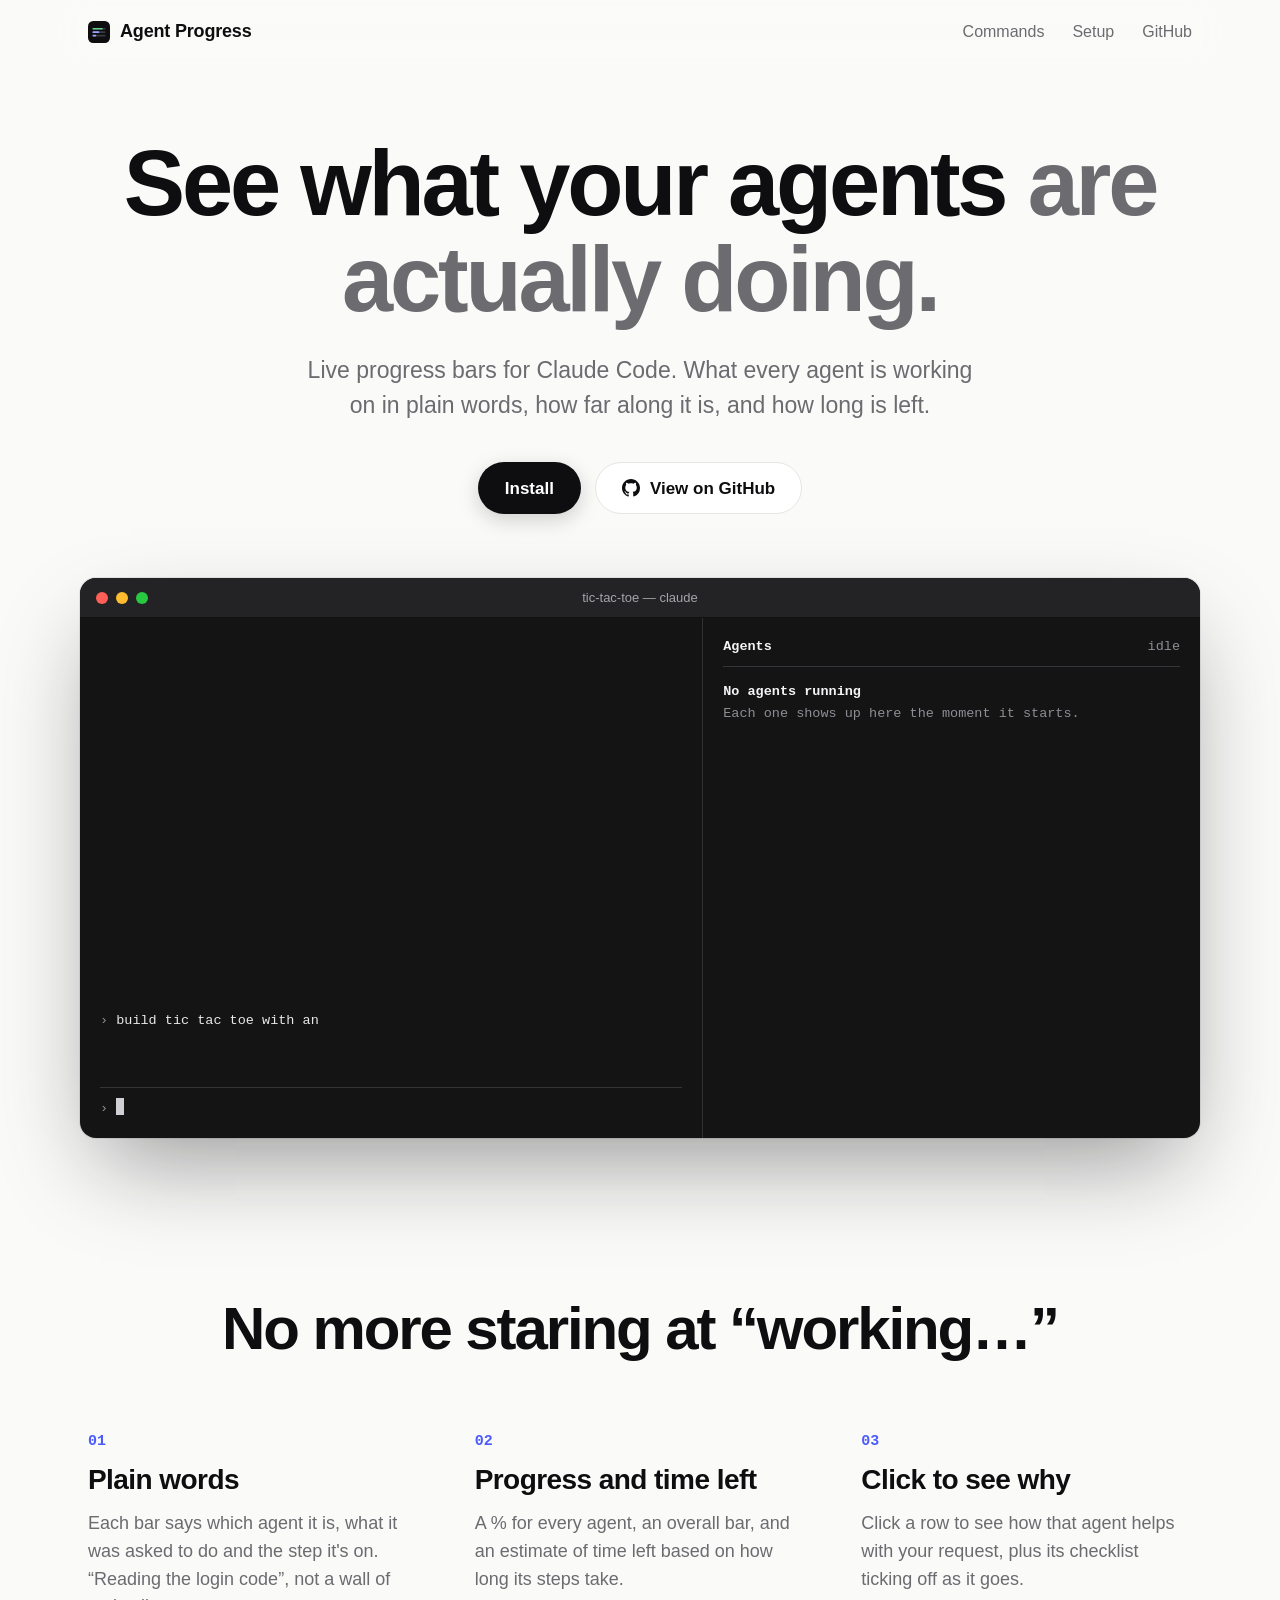
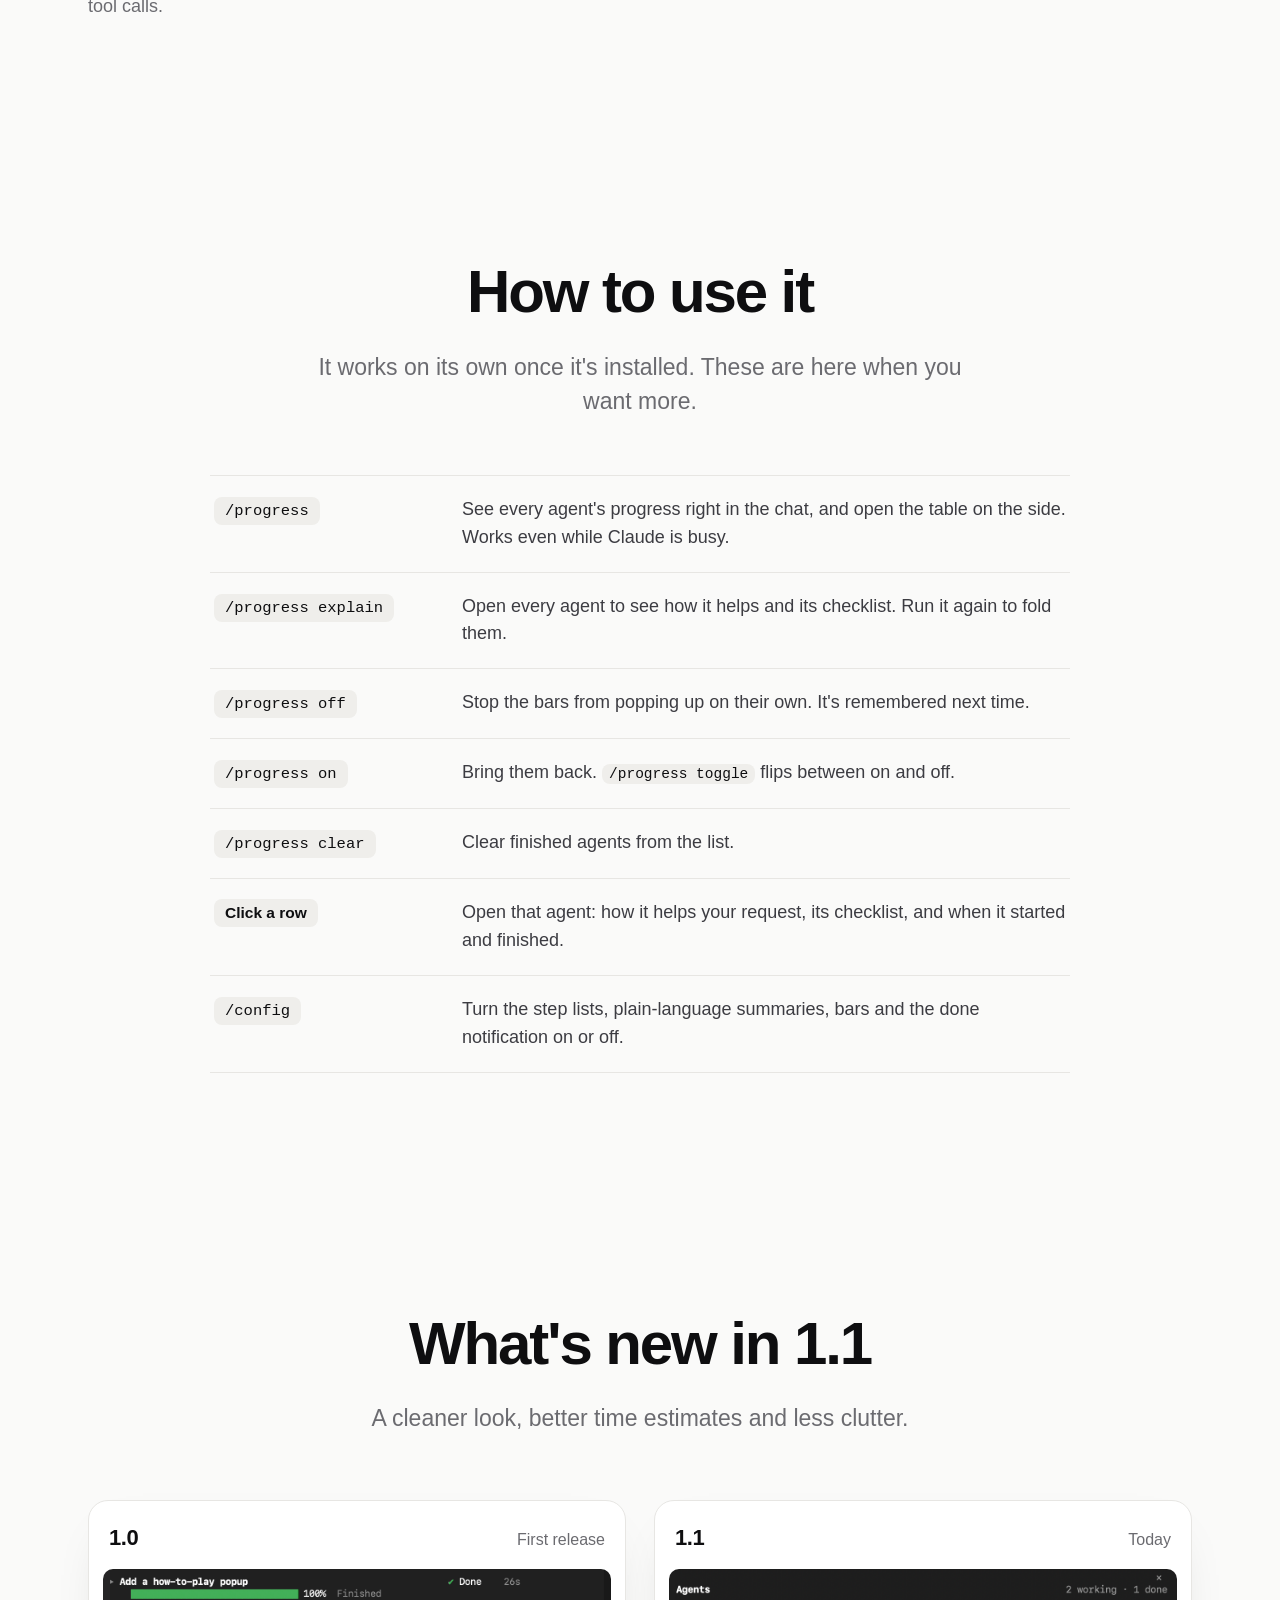
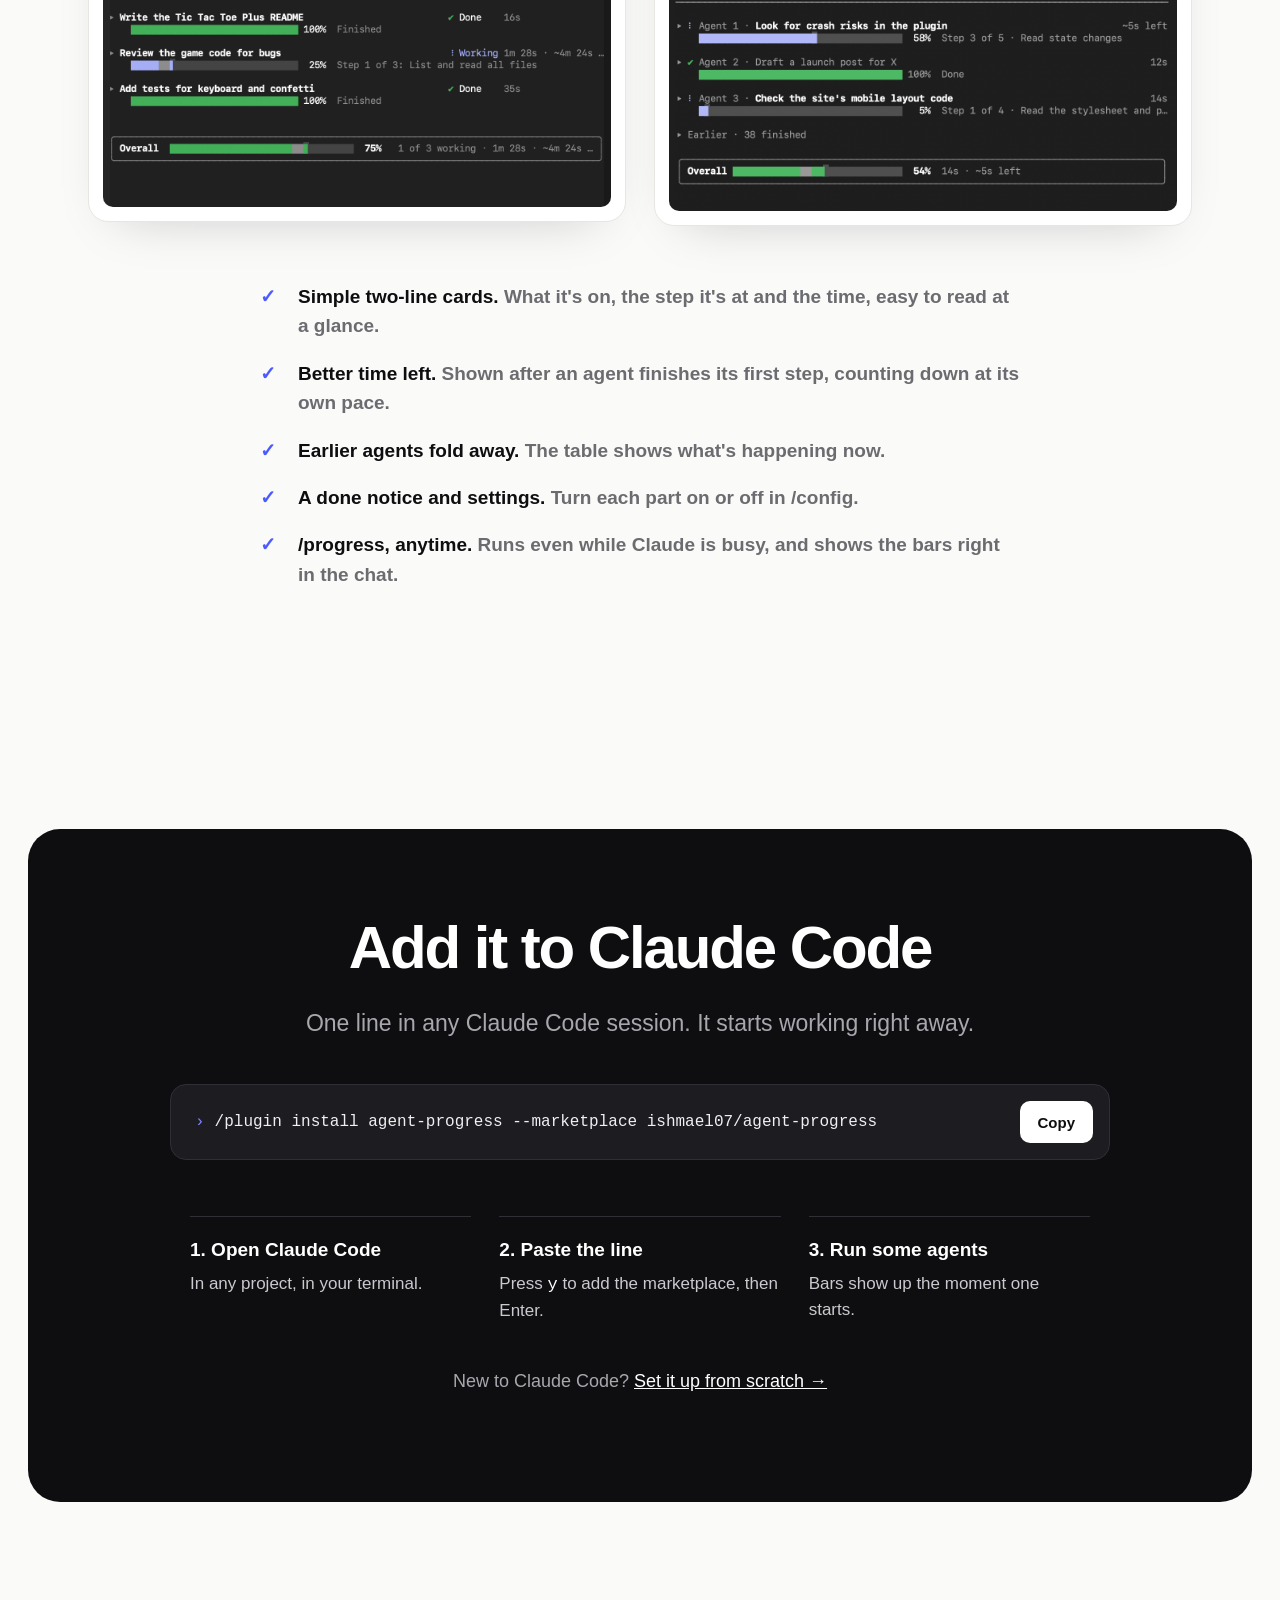
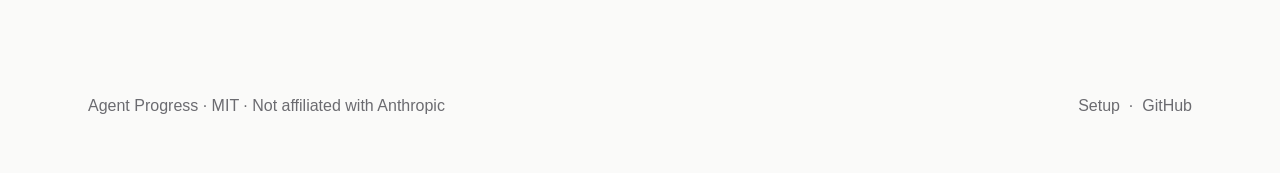
==== site/index.html @ 8e09637d "Agent Progress 1.1.0 Labels for every agent, timestamps, a cleaner table that follows your terminal'" ====
<!doctype html>
<html lang="en">
<head>
  <meta charset="utf-8">
  <meta name="viewport" content="width=device-width, initial-scale=1">
  <title>Agent Progress · See what your Claude Code agents are doing</title>
  <meta name="description" content="Live progress bars for your Claude Code agents: what each one is doing in plain words, how far along it is, and how long is left.">
  <meta property="og:title" content="Agent Progress for Claude Code">
  <meta property="og:description" content="See what your agents are doing: plain words, live progress, time left.">
  <meta property="og:image" content="https://ishmael07.github.io/agent-progress/assets/og.png">
  <meta name="twitter:card" content="summary_large_image">
  <link rel="icon" href="assets/mark.svg" type="image/svg+xml">
  <link rel="stylesheet" href="assets/style.css">
</head>
<body>
  <nav class="nav">
    <a class="brand" href="./"><img class="brand-mark" src="assets/mark.svg" alt=""> Agent Progress</a>
    <div class="nav-links">
      <a href="#use">Commands</a>
      <a href="setup.html">Setup</a>
      <a href="https://github.com/ishmael07/agent-progress">GitHub</a>
    </div>
  </nav>

  <header class="hero wrap center">
    <h1 data-words>See what your agents <span class="soft">are actually doing.</span></h1>
    <p class="lede reveal d2">Live progress bars for Claude Code. What every agent is working on in plain words, how far along it is, and how long is left.</p>
    <div class="actions reveal d3">
      <a class="btn btn-primary" href="#install">Install</a>
      <a class="btn btn-ghost" href="https://github.com/ishmael07/agent-progress">
        <svg viewBox="0 0 16 16" fill="currentColor" aria-hidden="true"><path d="M8 0C3.58 0 0 3.58 0 8c0 3.54 2.29 6.53 5.47 7.59.4.07.55-.17.55-.38 0-.19-.01-.82-.01-1.49-2.01.37-2.53-.49-2.69-.94-.09-.23-.48-.94-.82-1.13-.28-.15-.68-.52-.01-.53.63-.01 1.08.58 1.23.82.72 1.21 1.87.87 2.33.66.07-.52.28-.87.51-1.07-1.78-.2-3.64-.89-3.64-3.95 0-.87.31-1.59.82-2.15-.08-.2-.36-1.02.08-2.12 0 0 .67-.21 2.2.82.64-.18 1.32-.27 2-.27.68 0 1.36.09 2 .27 1.53-1.04 2.2-.82 2.2-.82.44 1.1.16 1.92.08 2.12.51.56.82 1.27.82 2.15 0 3.07-1.87 3.75-3.65 3.95.29.25.54.73.54 1.48 0 1.07-.01 1.93-.01 2.2 0 .21.15.46.55.38A8.013 8.013 0 0016 8c0-4.42-3.58-8-8-8z"/></svg>
        View on GitHub
      </a>
    </div>

    <div class="stage reveal d3">
      <div class="term-wrap" id="demo">
        <div class="term">
          <div class="term-bar"><div class="lights"><i></i><i></i><i></i></div><div class="term-title">tic-tac-toe — claude</div></div>
          <div class="term-body">
            <div class="col">
              <div class="log"></div>
              <div class="band"></div>
              <div class="prompt"><span>›</span><span class="caret"></span></div>
            </div>
            <div class="col pane-col"><div class="pane"></div></div>
          </div>
        </div>
        <div class="toast"></div>
        <svg class="cursor" viewBox="0 0 24 24"><path d="M4 2l15 11-6.5 1.2L16 21l-3 1.4-3.4-6.9L4 20z" fill="#fff" stroke="#111" stroke-width="1.2" stroke-linejoin="round"/></svg>
      </div>
    </div>
  </header>

  <section class="wrap center">
    <h2 class="reveal">No more staring at “working…”</h2>
    <div class="features">
      <div class="feature reveal d1">
        <div class="num">01</div>
        <h3>Plain words</h3>
        <p>Each bar says which agent it is, what it was asked to do and the step it's on. “Reading the login code”, not a wall of tool calls.</p>
      </div>
      <div class="feature reveal d2">
        <div class="num">02</div>
        <h3>Progress and time left</h3>
        <p>A % for every agent, an overall bar, and an estimate of time left based on how long its steps take.</p>
      </div>
      <div class="feature reveal d3">
        <div class="num">03</div>
        <h3>Click to see why</h3>
        <p>Click a row to see how that agent helps with your request, plus its checklist ticking off as it goes.</p>
      </div>
    </div>
  </section>

  <section class="wrap center" id="use">
    <h2 class="reveal">How to use it</h2>
    <p class="lede reveal d1">It works on its own once it's installed. These are here when you want more.</p>
    <div class="cmds reveal d2">
      <div class="cmdrow"><code>/progress</code><span>See every agent's progress right in the chat, and open the table on the side. Works even while Claude is busy.</span></div>
      <div class="cmdrow"><code>/progress explain</code><span>Open every agent to see how it helps and its checklist. Run it again to fold them.</span></div>
      <div class="cmdrow"><code>/progress off</code><span>Stop the bars from popping up on their own. It's remembered next time.</span></div>
      <div class="cmdrow"><code>/progress on</code><span>Bring them back. <code class="inline">/progress toggle</code> flips between on and off.</span></div>
      <div class="cmdrow"><code>/progress clear</code><span>Clear finished agents from the list.</span></div>
      <div class="cmdrow"><code class="click">Click a row</code><span>Open that agent: how it helps your request, its checklist, and when it started and finished.</span></div>
      <div class="cmdrow"><code>/config</code><span>Turn the step lists, plain-language summaries, bars and the done notification on or off.</span></div>
    </div>
  </section>

  <section class="wrap center" id="new">
    <h2 class="reveal">What's new in 1.1</h2>
    <p class="lede reveal d1">A cleaner look, better time estimates and less clutter.</p>
    <div class="versions">
      <figure class="shot reveal d1" style="margin:0">
        <div class="tag"><b>1.0</b><span>First release</span></div>
        <img src="assets/v1.0.png" alt="Agent Progress 1.0: the table of agents with block bars" loading="lazy">
      </figure>
      <figure class="shot reveal d2" style="margin:0">
        <div class="tag"><b>1.1</b><span>Today</span></div>
        <img src="assets/v1.1.png" alt="Agent Progress 1.1: simple cards with steps and time left" loading="lazy">
      </figure>
    </div>
    <div class="changes reveal">
      <div><b>Simple two-line cards. <span>What it's on, the step it's at and the time, easy to read at a glance.</span></b></div>
      <div><b>Better time left. <span>Shown after an agent finishes its first step, counting down at its own pace.</span></b></div>
      <div><b>Earlier agents fold away. <span>The table shows what's happening now.</span></b></div>
      <div><b>A done notice and settings. <span>Turn each part on or off in /config.</span></b></div>
      <div><b>/progress, anytime. <span>Runs even while Claude is busy, and shows the bars right in the chat.</span></b></div>
    </div>
  </section>

  <section id="install">
    <div class="install center reveal">
      <h2>Add it to Claude Code</h2>
      <p class="lede">One line in any Claude Code session. It starts working right away.</p>
      <div class="cmd"><code><span class="p">›</span>/plugin install agent-progress --marketplace ishmael07/agent-progress</code><button class="copy" data-copy="/plugin install agent-progress --marketplace ishmael07/agent-progress">Copy</button></div>
      <div class="steps">
        <div><b>1. Open Claude Code</b>In any project, in your terminal.</div>
        <div><b>2. Paste the line</b>Press <code style="color:#fff">y</code> to add the marketplace, then Enter.</div>
        <div><b>3. Run some agents</b>Bars show up the moment one starts.</div>
      </div>
      <p class="more">New to Claude Code? <a href="setup.html">Set it up from scratch →</a></p>
    </div>
  </section>

  <footer>
    <div class="wrap">
      <span>Agent Progress · MIT · Not affiliated with Anthropic</span>
      <span><a href="setup.html">Setup</a> &nbsp;·&nbsp; <a href="https://github.com/ishmael07/agent-progress">GitHub</a></span>
    </div>
  </footer>

  <script src="assets/site.js"></script>
  <script src="assets/demo.js"></script>
</body>
</html>
---- site/assets/style.css ----
/* Agent Progress — site styles. Light, quiet, big type; the terminal is the only dark thing. */

:root {
  --bg: #fafaf9;
  --ink: #0e0e10;
  --muted: #6b6b70;
  --line: #e7e6e3;
  --accent: #4b5bff;
  --accent-ink: #ffffff;
  --card: #ffffff;
  --term: #141415;
  --term-bar: #232325;
  --t-text: #e8e8ea;
  --t-dim: #8d8d94;
  --t-faint: #5c5c63;
  --t-track: #3a3a40;
  --t-blue: #9aa2ff;
  --t-green: #5fd28b;
  --t-amber: #f2c14e;
  --t-red: #ff7a7a;
  --radius: 14px;
  --sans: -apple-system, BlinkMacSystemFont, "SF Pro Display", "Inter", "Segoe UI", Roboto, sans-serif;
  --mono: ui-monospace, "SF Mono", SFMono-Regular, Menlo, Consolas, monospace;
  --ease: cubic-bezier(0.22, 1, 0.36, 1);
}

* { box-sizing: border-box; }
html { scroll-behavior: smooth; -webkit-text-size-adjust: 100%; }
body {
  margin: 0;
  background: var(--bg);
  color: var(--ink);
  font: 18px/1.55 var(--sans);
  -webkit-font-smoothing: antialiased;
  text-rendering: optimizeLegibility;
}
a { color: inherit; }
img { max-width: 100%; display: block; }
::selection { background: rgba(75, 91, 255, 0.18); }

/* ---------- nav ---------- */
.nav {
  position: sticky; top: 0; z-index: 20;
  display: flex; align-items: center; justify-content: space-between;
  max-width: 1160px; margin: 0 auto; padding: 18px 28px;
  background: rgba(250, 250, 249, 0.82);
  backdrop-filter: saturate(180%) blur(14px);
  -webkit-backdrop-filter: saturate(180%) blur(14px);
}
.brand { display: flex; align-items: center; gap: 10px; font-weight: 650; text-decoration: none; letter-spacing: -0.01em; white-space: nowrap; }
.brand-mark { width: 22px; height: 22px; }
.nav-links { display: flex; gap: 28px; font-size: 16px; }
.nav-links a { text-decoration: none; color: var(--muted); transition: color 0.2s; }
.nav-links a:hover { color: var(--ink); }

/* ---------- layout ---------- */
.wrap { max-width: 1160px; margin: 0 auto; padding-left: 28px; padding-right: 28px; }
section { padding: 120px 0; }
.center { text-align: center; }

h1, h2, h3 { margin: 0; letter-spacing: -0.035em; line-height: 1.04; font-weight: 680; }
h1 { font-size: clamp(46px, 7.4vw, 92px); }
h2 { font-size: clamp(36px, 5vw, 60px); }
h3 { font-size: 28px; letter-spacing: -0.02em; line-height: 1.15; }
.lede { font-size: clamp(19px, 2vw, 23px); color: var(--muted); max-width: 680px; margin: 26px auto 0; line-height: 1.5; }

/* ---------- hero ---------- */
.hero { padding: 72px 0 40px; }
.hero h1 .soft { color: var(--muted); }
.actions { display: flex; gap: 14px; justify-content: center; flex-wrap: wrap; margin-top: 40px; }
.btn {
  display: inline-flex; align-items: center; gap: 10px;
  height: 52px; padding: 0 26px; border-radius: 999px;
  font: 600 17px/1 var(--sans); text-decoration: none; cursor: pointer;
  border: 1px solid transparent;
  transition: transform 0.25s var(--ease), box-shadow 0.25s var(--ease), background 0.2s;
}
.btn:hover { transform: translateY(-1px); }
.btn:active { transform: translateY(0) scale(0.98); }
.btn-primary { background: var(--ink); color: #fff; box-shadow: 0 6px 20px rgba(14, 14, 16, 0.18); }
.btn-primary:hover { box-shadow: 0 10px 28px rgba(14, 14, 16, 0.22); }
.btn-ghost { background: var(--card); border-color: var(--line); color: var(--ink); }
.btn svg { width: 18px; height: 18px; }

/* ---------- the terminal ---------- */
.stage { position: relative; margin: 64px auto 0; max-width: 1120px; }
.stage::before {
  content: ""; position: absolute; inset: 8% 6% -6%;
  background: radial-gradient(60% 60% at 50% 40%, rgba(75, 91, 255, 0.16), transparent 70%);
  filter: blur(30px); z-index: -1;
}
.term {
  background: var(--term);
  border-radius: 16px;
  box-shadow: 0 1px 0 rgba(255,255,255,0.06) inset, 0 40px 90px -20px rgba(14, 14, 16, 0.42), 0 0 0 1px rgba(14,14,16,0.08);
  overflow: hidden;
  color: var(--t-text);
  font: 13.5px/1.62 var(--mono);
  text-align: left;
}
.term-bar {
  height: 40px; display: flex; align-items: center; position: relative;
  background: var(--term-bar);
  border-bottom: 1px solid rgba(0,0,0,0.5);
}
.lights { display: flex; gap: 8px; padding-left: 16px; }
.lights i { width: 12px; height: 12px; border-radius: 50%; display: block; }
.lights i:nth-child(1) { background: #ff5f57; }
.lights i:nth-child(2) { background: #febc2e; }
.lights i:nth-child(3) { background: #28c840; }
.term-title { position: absolute; left: 0; right: 0; text-align: center; font: 500 13px var(--sans); color: #a4a4aa; pointer-events: none; }

.term-body { display: grid; grid-template-columns: 1fr; height: 520px; }
.term-body.split { grid-template-columns: minmax(0, 1.25fr) minmax(0, 1fr); }
.col { padding: 18px 20px; min-width: 0; display: flex; flex-direction: column; }
.col + .col { border-left: 1px solid #2f2f34; }
.log { flex: 1; overflow: hidden; display: flex; flex-direction: column; justify-content: flex-end; gap: 10px; }
.log .ln { opacity: 0; transform: translateY(6px); transition: opacity 0.5s var(--ease), transform 0.5s var(--ease); white-space: pre-wrap; }
.log .ln.in { opacity: 1; transform: none; }
.ln .dot { color: var(--t-green); }
.ln .you { color: var(--t-text); }
.ln .tree { color: var(--t-dim); }
.ln b { font-weight: 650; }

.band { margin-top: 14px; min-height: 0; }
.prompt { margin-top: 12px; padding-top: 10px; border-top: 1px solid #333338; color: var(--t-dim); display: flex; gap: 8px; }
.caret { display: inline-block; width: 8px; height: 17px; background: #cfcfd4; vertical-align: -3px; animation: blink 1.1s steps(1) infinite; }
@keyframes blink { 50% { opacity: 0; } }

.r { white-space: pre; overflow: hidden; text-overflow: ellipsis; cursor: pointer; border-radius: 6px; padding: 0 4px; margin: 0 -4px; transition: background 0.15s; }
.r:hover { background: rgba(255,255,255,0.05); }
.r.hot { background: rgba(255,255,255,0.08); }
.sub { white-space: pre-wrap; padding-left: 2ch; color: var(--t-text); }
.sub i { color: #d7d7dc; }
.head { color: var(--t-dim); white-space: pre; cursor: pointer; }

.pbar { display: inline-block; height: 1.08em; vertical-align: -0.2em; background: var(--t-track); position: relative; overflow: hidden; }
.pfill { display: block; height: 100%; background: currentColor; position: relative; overflow: hidden; transition: width 0.25s linear; }
.pfill.moving::after { content: ""; position: absolute; inset: 0; width: 40%; background: linear-gradient(90deg, transparent, rgba(0,0,0,0.28), transparent); animation: glint 1.6s linear infinite; }
@keyframes glint { from { transform: translateX(-100%); } to { transform: translateX(250%); } }
.c-blue { color: var(--t-blue); } .c-green { color: var(--t-green); } .c-amber { color: var(--t-amber); }
.c-red { color: var(--t-red); } .c-dim { color: var(--t-dim); } .c-faint { color: var(--t-faint); } .c-track { color: var(--t-track); }
.c-bold { font-weight: 650; color: #f4f4f6; }

.pane-h { display: flex; justify-content: space-between; font-weight: 650; color: #f4f4f6; }
.pane-h span { color: var(--t-dim); font-weight: 400; }
.rule { height: 1px; background: #34343a; margin: 8px 0 14px; }
.card { margin-bottom: 14px; }
.card .r { display: flex; justify-content: space-between; gap: 12px; }
.card .t { overflow: hidden; text-overflow: ellipsis; }
.card .line2 { white-space: pre; padding-left: 4ch; overflow: hidden; }
.card .detail { padding-left: 4ch; white-space: pre-wrap; }

.toast {
  position: absolute; right: 18px; bottom: 18px;
  background: #2b2b30; color: #ededf0; border: 1px solid #3b3b42;
  border-radius: 10px; padding: 9px 14px; font: 13px var(--mono);
  opacity: 0; transform: translateY(8px); transition: opacity 0.45s var(--ease), transform 0.45s var(--ease);
  box-shadow: 0 10px 30px rgba(0,0,0,0.35);
}
.toast.on { opacity: 1; transform: none; }
.term-wrap { position: relative; }

.cursor {
  position: absolute; width: 18px; height: 18px; pointer-events: none; z-index: 3;
  opacity: 0; transition: opacity 0.3s, transform 0.9s var(--ease);
  filter: drop-shadow(0 2px 3px rgba(0,0,0,0.5));
}
.cursor.on { opacity: 1; }
.ripple { position: absolute; width: 26px; height: 26px; margin: -13px 0 0 -13px; border-radius: 50%; border: 2px solid rgba(255,255,255,0.7); pointer-events: none; animation: ripple 0.6s var(--ease) forwards; z-index: 3; }
@keyframes ripple { from { transform: scale(0.3); opacity: 1; } to { transform: scale(1.6); opacity: 0; } }

/* ---------- features ---------- */
.features { display: grid; grid-template-columns: repeat(3, 1fr); gap: 56px; margin-top: 72px; text-align: left; }
.feature .num { font: 600 15px var(--mono); color: var(--accent); }
.feature h3 { margin-top: 14px; }
.feature p { color: var(--muted); margin: 14px 0 0; font-size: 18px; }

/* ---------- commands ---------- */
.cmds { max-width: 860px; margin: 56px auto 0; text-align: left; border-top: 1px solid var(--line); }
.cmdrow { display: grid; grid-template-columns: 220px 1fr; gap: 28px; align-items: baseline; padding: 20px 4px; border-bottom: 1px solid var(--line); font-size: 18px; color: #3c3c42; }
.cmdrow code { justify-self: start; font: 15.5px var(--mono); color: var(--ink); background: #efeeeb; padding: 5px 11px; border-radius: 8px; }
.cmdrow code.click { font-family: var(--sans); font-weight: 600; }
.cmdrow code.inline { padding: 2px 7px; font-size: 14.5px; }

/* ---------- before / after ---------- */
.versions { display: grid; grid-template-columns: 1fr 1fr; gap: 28px; margin-top: 64px; align-items: start; }
.shot { background: var(--card); border: 1px solid var(--line); border-radius: 20px; padding: 14px; box-shadow: 0 20px 50px -30px rgba(14,14,16,0.25); }
.shot img { border-radius: 10px; width: 100%; }
.shot .tag { display: flex; justify-content: space-between; align-items: baseline; padding: 6px 6px 14px; }
.shot .tag b { font-size: 22px; letter-spacing: -0.02em; }
.shot .tag span { color: var(--muted); font-size: 16px; }
.changes { max-width: 760px; margin: 56px auto 0; display: grid; gap: 18px; text-align: left; }
.changes div { display: grid; grid-template-columns: 28px 1fr; gap: 10px; font-size: 19px; }
.changes div::before { content: "✓"; color: var(--accent); font-weight: 700; }
.changes span { color: var(--muted); }

/* ---------- install ---------- */
.install { background: var(--ink); color: #fff; border-radius: 32px; padding: 88px 56px; margin: 0 28px; }
.install h2 { color: #fff; }
.install .lede { color: #a7a7ae; }
.cmd {
  display: flex; align-items: center; gap: 14px; justify-content: space-between;
  max-width: 940px; margin: 44px auto 0; padding: 16px 16px 16px 24px;
  background: #1d1d21; border: 1px solid #2f2f35; border-radius: 16px;
  font: 16px var(--mono); color: #f0f0f3; text-align: left;
}
.cmd code { overflow-x: auto; white-space: nowrap; scrollbar-width: none; }
.cmd code::-webkit-scrollbar { display: none; }
.cmd .p { color: #7f86ff; margin-right: 10px; user-select: none; }
.copy {
  flex: none; height: 42px; padding: 0 18px; border-radius: 10px; border: 0; cursor: pointer;
  background: #fff; color: var(--ink); font: 600 15px var(--sans);
  transition: transform 0.2s var(--ease), background 0.2s;
}
.copy:hover { transform: translateY(-1px); }
.copy.done { background: var(--t-green); color: #08240f; }
.steps { display: grid; grid-template-columns: repeat(3, 1fr); gap: 28px; max-width: 900px; margin: 56px auto 0; text-align: left; }
.steps div { border-top: 1px solid #2f2f35; padding-top: 18px; color: #c9c9cf; font-size: 17px; }
.steps b { display: block; color: #fff; font-size: 19px; margin-bottom: 6px; }
.install .more { margin-top: 44px; color: #a7a7ae; }
.install .more a { color: #fff; }

/* ---------- footer ---------- */
footer { padding: 72px 28px 56px; color: var(--muted); font-size: 16px; }
footer .wrap { display: flex; justify-content: space-between; gap: 20px; flex-wrap: wrap; }
footer a { color: var(--muted); text-decoration: none; }
footer a:hover { color: var(--ink); }

/* ---------- setup page ---------- */
.doc { max-width: 760px; margin: 0 auto; padding: 72px 28px 40px; }
.doc h1 { font-size: clamp(40px, 6vw, 64px); }
.doc .lede { margin-left: 0; }
.doc h2 { font-size: 32px; letter-spacing: -0.025em; margin: 72px 0 18px; }
.doc h3 { font-size: 21px; margin: 32px 0 10px; }
.doc p, .doc li { color: #3c3c42; }
.doc ol, .doc ul { padding-left: 22px; }
.doc li { margin: 8px 0; }
.doc code { font: 15px var(--mono); background: #f0efec; padding: 2px 6px; border-radius: 6px; }
.doc pre { position: relative; background: var(--term); color: #f0f0f3; border-radius: 14px; padding: 20px 96px 20px 22px; overflow-x: auto; font: 15px/1.6 var(--mono); }
.doc pre.wrap-text { white-space: pre-wrap; }
.doc pre code { background: none; padding: 0; color: inherit; }
.doc pre .copy { position: absolute; right: 10px; top: 10px; height: 34px; padding: 0 12px; font-size: 13px; }
.doc table { width: 100%; border-collapse: collapse; margin: 18px 0; font-size: 17px; }
.doc th, .doc td { text-align: left; padding: 12px 10px; border-bottom: 1px solid var(--line); vertical-align: top; }
.doc th { color: var(--muted); font-weight: 600; font-size: 15px; }
.doc .step-n { display: inline-flex; width: 30px; height: 30px; border-radius: 50%; background: var(--ink); color: #fff; align-items: center; justify-content: center; font: 600 15px var(--sans); margin-right: 12px; vertical-align: 4px; }
.toc { display: flex; flex-wrap: wrap; gap: 10px; margin-top: 32px; }
.toc a { text-decoration: none; border: 1px solid var(--line); background: var(--card); border-radius: 999px; padding: 8px 16px; font-size: 15px; color: var(--ink); transition: border-color 0.2s; }
.toc a:hover { border-color: #c9c8c3; }

/* ---------- reveal ---------- */
.reveal { opacity: 0; transform: translateY(26px); transition: opacity 0.9s var(--ease), transform 0.9s var(--ease); }
.reveal.in { opacity: 1; transform: none; }
.reveal.d1 { transition-delay: 0.08s; } .reveal.d2 { transition-delay: 0.16s; } .reveal.d3 { transition-delay: 0.24s; }
.hero .w { display: inline-block; opacity: 0; transform: translateY(0.4em); filter: blur(6px); transition: opacity 0.8s var(--ease), transform 0.8s var(--ease), filter 0.8s var(--ease); }
.hero.in .w { opacity: 1; transform: none; filter: none; }

/* ---------- small screens ---------- */
@media (max-width: 900px) {
  section { padding: 88px 0; }
  .features, .versions, .steps { grid-template-columns: 1fr; gap: 36px; }
  .install { padding: 64px 24px; margin: 0 14px; border-radius: 26px; }
  .term-body { height: 460px; }
  .term { font-size: 12px; }
  .nav-links { gap: 18px; }
}
/* phones */
.term-body:not(.split) .pane-col { display: none; }
@media (max-width: 560px) {
  .nav { padding: 14px 18px; }
  .nav-links { gap: 14px; font-size: 15px; }
  section { padding: 64px 0; }
  .wrap { padding-left: 18px; padding-right: 18px; }
  .term { font-size: 11px; }
  .col { padding: 14px; }
  .term-body { height: 420px; }
  .cmd { flex-direction: column; align-items: stretch; padding: 16px; }
  .cmd code { white-space: normal; word-break: break-all; font-size: 13px; }
  .copy { width: 100%; }
  .shot { padding: 10px; border-radius: 16px; }
  .versions { gap: 20px; }
  .cmdrow { grid-template-columns: 1fr; gap: 8px; padding: 16px 2px; font-size: 17px; }
}
@media (prefers-reduced-motion: reduce) {
  html { scroll-behavior: auto; }
  .reveal, .hero .w, .log .ln { opacity: 1 !important; transform: none !important; filter: none !important; transition: none !important; }
  .caret { animation: none; }
}
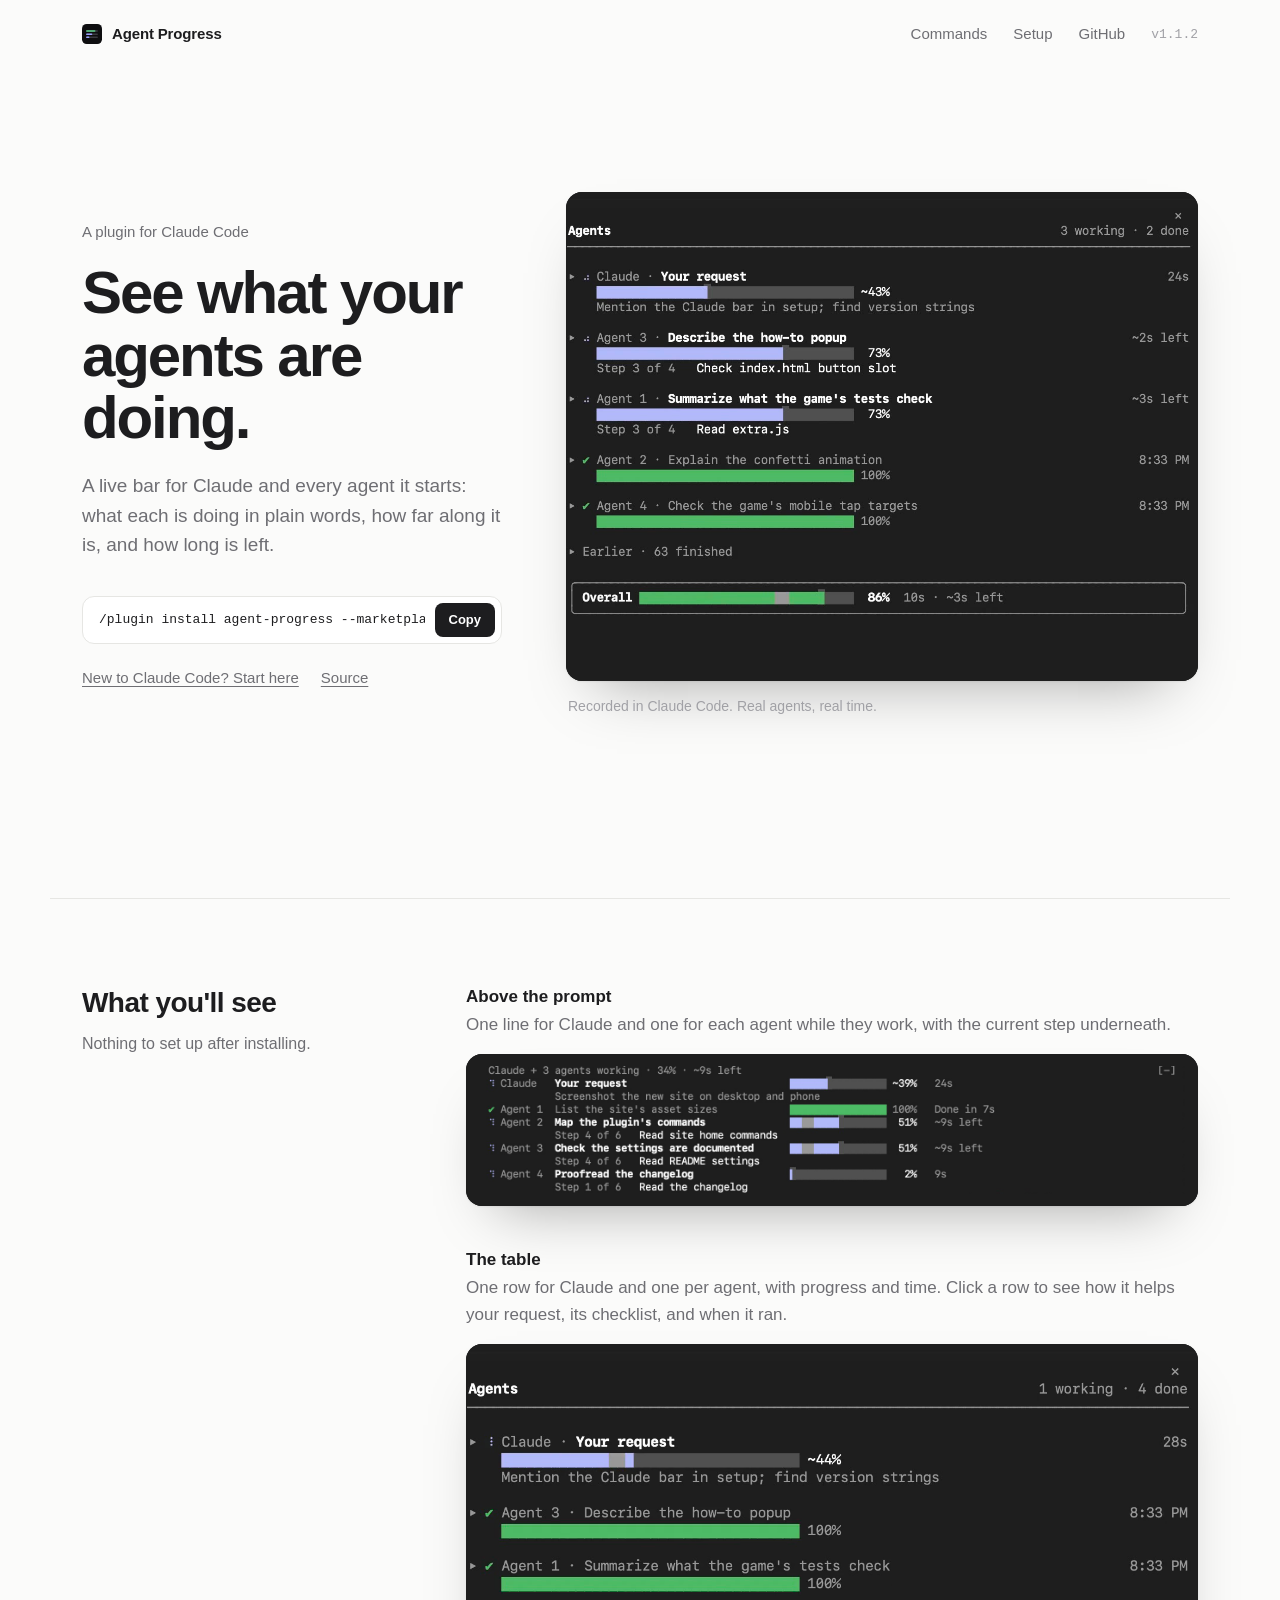
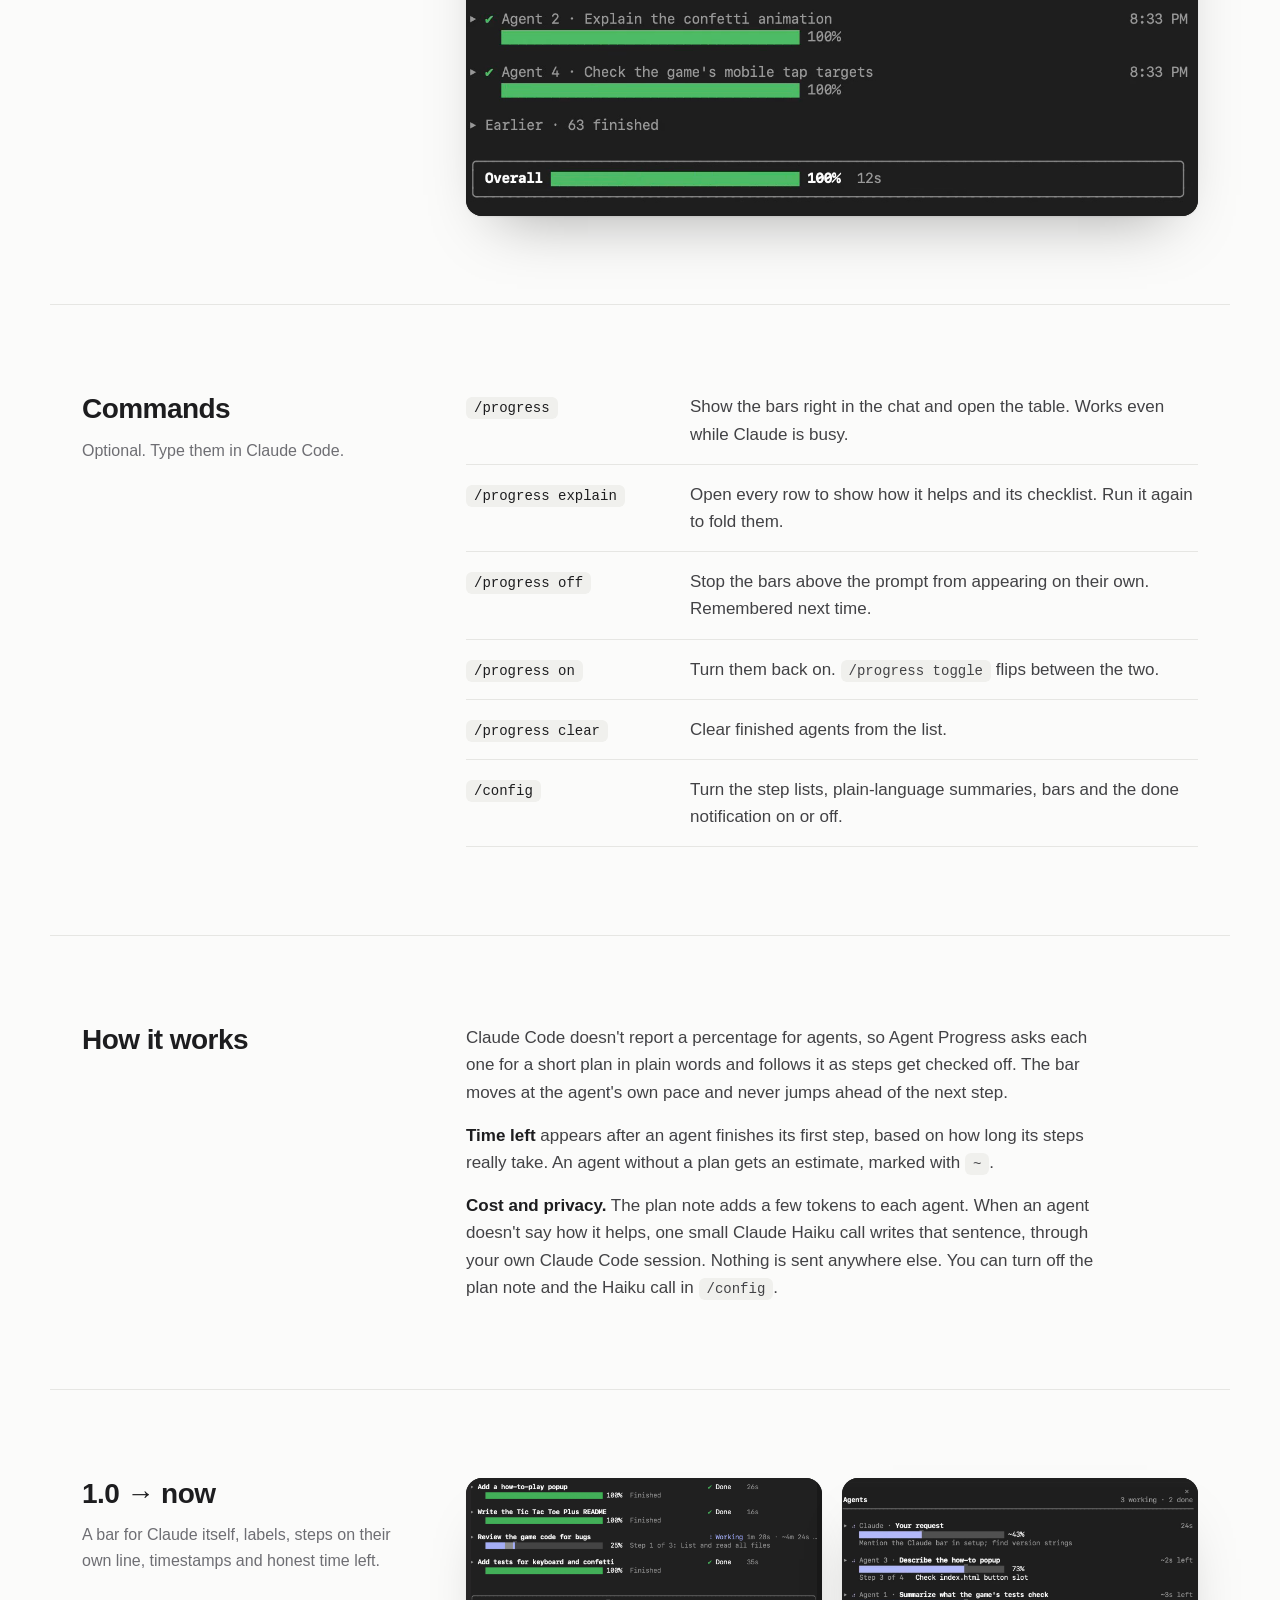
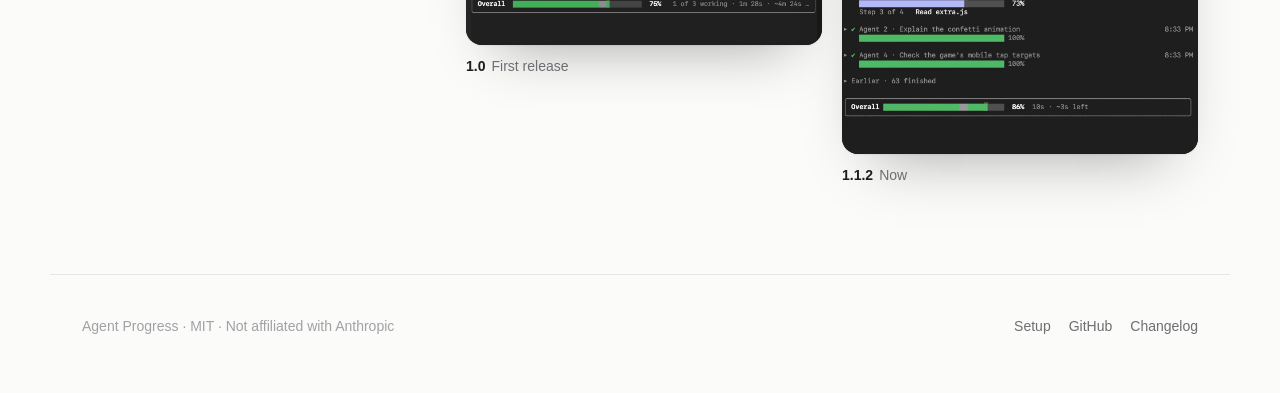
==== commit 50cc0c68: "1.1.2: a bar for Claude's own work, cleaner site with a real demo - Claude's own work shows as a bar" ====
--- a/site/index.html
+++ b/site/index.html
@@ -3,8 +3,8 @@
 <head>
   <meta charset="utf-8">
   <meta name="viewport" content="width=device-width, initial-scale=1">
-  <title>Agent Progress · See what your Claude Code agents are doing</title>
-  <meta name="description" content="Live progress bars for your Claude Code agents: what each one is doing in plain words, how far along it is, and how long is left.">
+  <title>Agent Progress for Claude Code</title>
+  <meta name="description" content="Live progress bars for Claude Code and its agents: what each is doing in plain words, how far along it is, and how long is left.">
   <meta property="og:title" content="Agent Progress for Claude Code">
   <meta property="og:description" content="See what your agents are doing: plain words, live progress, time left.">
   <meta property="og:image" content="https://ishmael07.github.io/agent-progress/assets/og.png">
@@ -13,124 +13,98 @@
   <link rel="stylesheet" href="assets/style.css">
 </head>
 <body>
-  <nav class="nav">
-    <a class="brand" href="./"><img class="brand-mark" src="assets/mark.svg" alt=""> Agent Progress</a>
-    <div class="nav-links">
-      <a href="#use">Commands</a>
+  <div class="reading" aria-hidden="true"><span></span></div>
+
+  <header class="top">
+    <a class="mark" href="./"><img src="assets/mark.svg" alt=""> Agent Progress</a>
+    <nav>
+      <a href="#commands">Commands</a>
       <a href="setup.html">Setup</a>
       <a href="https://github.com/ishmael07/agent-progress">GitHub</a>
-    </div>
-  </nav>
-
-  <header class="hero wrap center">
-    <h1 data-words>See what your agents <span class="soft">are actually doing.</span></h1>
-    <p class="lede reveal d2">Live progress bars for Claude Code. What every agent is working on in plain words, how far along it is, and how long is left.</p>
-    <div class="actions reveal d3">
-      <a class="btn btn-primary" href="#install">Install</a>
-      <a class="btn btn-ghost" href="https://github.com/ishmael07/agent-progress">
-        <svg viewBox="0 0 16 16" fill="currentColor" aria-hidden="true"><path d="M8 0C3.58 0 0 3.58 0 8c0 3.54 2.29 6.53 5.47 7.59.4.07.55-.17.55-.38 0-.19-.01-.82-.01-1.49-2.01.37-2.53-.49-2.69-.94-.09-.23-.48-.94-.82-1.13-.28-.15-.68-.52-.01-.53.63-.01 1.08.58 1.23.82.72 1.21 1.87.87 2.33.66.07-.52.28-.87.51-1.07-1.78-.2-3.64-.89-3.64-3.95 0-.87.31-1.59.82-2.15-.08-.2-.36-1.02.08-2.12 0 0 .67-.21 2.2.82.64-.18 1.32-.27 2-.27.68 0 1.36.09 2 .27 1.53-1.04 2.2-.82 2.2-.82.44 1.1.16 1.92.08 2.12.51.56.82 1.27.82 2.15 0 3.07-1.87 3.75-3.65 3.95.29.25.54.73.54 1.48 0 1.07-.01 1.93-.01 2.2 0 .21.15.46.55.38A8.013 8.013 0 0016 8c0-4.42-3.58-8-8-8z"/></svg>
-        View on GitHub
-      </a>
-    </div>
-
-    <div class="stage reveal d3">
-      <div class="term-wrap" id="demo">
-        <div class="term">
-          <div class="term-bar"><div class="lights"><i></i><i></i><i></i></div><div class="term-title">tic-tac-toe — claude</div></div>
-          <div class="term-body">
-            <div class="col">
-              <div class="log"></div>
-              <div class="band"></div>
-              <div class="prompt"><span>›</span><span class="caret"></span></div>
-            </div>
-            <div class="col pane-col"><div class="pane"></div></div>
-          </div>
-        </div>
-        <div class="toast"></div>
-        <svg class="cursor" viewBox="0 0 24 24"><path d="M4 2l15 11-6.5 1.2L16 21l-3 1.4-3.4-6.9L4 20z" fill="#fff" stroke="#111" stroke-width="1.2" stroke-linejoin="round"/></svg>
-      </div>
-    </div>
+      <span class="ver">v1.1.2</span>
+    </nav>
   </header>
 
-  <section class="wrap center">
-    <h2 class="reveal">No more staring at “working…”</h2>
-    <div class="features">
-      <div class="feature reveal d1">
-        <div class="num">01</div>
-        <h3>Plain words</h3>
-        <p>Each bar says which agent it is, what it was asked to do and the step it's on. “Reading the login code”, not a wall of tool calls.</p>
+  <main>
+    <section class="hero">
+      <div class="hero-text">
+        <p class="kicker fade">A plugin for Claude Code</p>
+        <h1 class="fade d1">See what your agents are doing.</h1>
+        <p class="sub fade d2">A live bar for Claude and every agent it starts: what each is doing in plain words, how far along it is, and how long is left.</p>
+        <div class="install fade d3">
+          <code>/plugin install agent-progress --marketplace ishmael07/agent-progress</code>
+          <button class="copy" data-copy="/plugin install agent-progress --marketplace ishmael07/agent-progress">Copy</button>
+        </div>
+        <p class="links fade d4"><a href="setup.html">New to Claude Code? Start here</a><a href="https://github.com/ishmael07/agent-progress">Source</a></p>
       </div>
-      <div class="feature reveal d2">
-        <div class="num">02</div>
-        <h3>Progress and time left</h3>
-        <p>A % for every agent, an overall bar, and an estimate of time left based on how long its steps take.</p>
+      <div class="hero-media fade d2">
+        <figure class="screen">
+          <video src="assets/demo.mp4" poster="assets/demo.jpg" autoplay muted loop playsinline aria-label="Agent Progress running in Claude Code: four agents with live bars, steps and time left"></video>
+        </figure>
+        <p class="caption">Recorded in Claude Code. Real agents, real time.</p>
       </div>
-      <div class="feature reveal d3">
-        <div class="num">03</div>
-        <h3>Click to see why</h3>
-        <p>Click a row to see how that agent helps with your request, plus its checklist ticking off as it goes.</p>
+    </section>
+
+    <section class="section">
+      <div class="fade">
+        <h2>What you'll see</h2>
+        <p class="note">Nothing to set up after installing.</p>
       </div>
-    </div>
-  </section>
+      <div class="shots">
+        <div class="shot fade">
+          <h3>Above the prompt</h3>
+          <p>One line for Claude and one for each agent while they work, with the current step underneath.</p>
+          <figure class="screen"><img src="assets/strip.png" alt="The bars above the Claude Code prompt" loading="lazy"></figure>
+        </div>
+        <div class="shot fade">
+          <h3>The table</h3>
+          <p>One row for Claude and one per agent, with progress and time. Click a row to see how it helps your request, its checklist, and when it ran.</p>
+          <figure class="screen"><img src="assets/table.png" alt="The table beside the conversation" loading="lazy"></figure>
+        </div>
+      </div>
+    </section>
 
-  <section class="wrap center" id="use">
-    <h2 class="reveal">How to use it</h2>
-    <p class="lede reveal d1">It works on its own once it's installed. These are here when you want more.</p>
-    <div class="cmds reveal d2">
-      <div class="cmdrow"><code>/progress</code><span>See every agent's progress right in the chat, and open the table on the side. Works even while Claude is busy.</span></div>
-      <div class="cmdrow"><code>/progress explain</code><span>Open every agent to see how it helps and its checklist. Run it again to fold them.</span></div>
-      <div class="cmdrow"><code>/progress off</code><span>Stop the bars from popping up on their own. It's remembered next time.</span></div>
-      <div class="cmdrow"><code>/progress on</code><span>Bring them back. <code class="inline">/progress toggle</code> flips between on and off.</span></div>
-      <div class="cmdrow"><code>/progress clear</code><span>Clear finished agents from the list.</span></div>
-      <div class="cmdrow"><code class="click">Click a row</code><span>Open that agent: how it helps your request, its checklist, and when it started and finished.</span></div>
-      <div class="cmdrow"><code>/config</code><span>Turn the step lists, plain-language summaries, bars and the done notification on or off.</span></div>
-    </div>
-  </section>
+    <section class="section" id="commands">
+      <div class="fade">
+        <h2>Commands</h2>
+        <p class="note">Optional. Type them in Claude Code.</p>
+      </div>
+      <dl class="cmds fade">
+        <div><dt><span class="k">/progress</span></dt><dd>Show the bars right in the chat and open the table. Works even while Claude is busy.</dd></div>
+        <div><dt><span class="k">/progress explain</span></dt><dd>Open every row to show how it helps and its checklist. Run it again to fold them.</dd></div>
+        <div><dt><span class="k">/progress off</span></dt><dd>Stop the bars above the prompt from appearing on their own. Remembered next time.</dd></div>
+        <div><dt><span class="k">/progress on</span></dt><dd>Turn them back on. <span class="k">/progress toggle</span> flips between the two.</dd></div>
+        <div><dt><span class="k">/progress clear</span></dt><dd>Clear finished agents from the list.</dd></div>
+        <div><dt><span class="k">/config</span></dt><dd>Turn the step lists, plain-language summaries, bars and the done notification on or off.</dd></div>
+      </dl>
+    </section>
 
-  <section class="wrap center" id="new">
-    <h2 class="reveal">What's new in 1.1</h2>
-    <p class="lede reveal d1">A cleaner look, better time estimates and less clutter.</p>
-    <div class="versions">
-      <figure class="shot reveal d1" style="margin:0">
-        <div class="tag"><b>1.0</b><span>First release</span></div>
-        <img src="assets/v1.0.png" alt="Agent Progress 1.0: the table of agents with block bars" loading="lazy">
-      </figure>
-      <figure class="shot reveal d2" style="margin:0">
-        <div class="tag"><b>1.1</b><span>Today</span></div>
-        <img src="assets/v1.1.png" alt="Agent Progress 1.1: simple cards with steps and time left" loading="lazy">
-      </figure>
-    </div>
-    <div class="changes reveal">
-      <div><b>Simple two-line cards. <span>What it's on, the step it's at and the time, easy to read at a glance.</span></b></div>
-      <div><b>Better time left. <span>Shown after an agent finishes its first step, counting down at its own pace.</span></b></div>
-      <div><b>Earlier agents fold away. <span>The table shows what's happening now.</span></b></div>
-      <div><b>A done notice and settings. <span>Turn each part on or off in /config.</span></b></div>
-      <div><b>/progress, anytime. <span>Runs even while Claude is busy, and shows the bars right in the chat.</span></b></div>
-    </div>
-  </section>
+    <section class="section">
+      <div class="fade"><h2>How it works</h2></div>
+      <div class="prose fade">
+        <p>Claude Code doesn't report a percentage for agents, so Agent Progress asks each one for a short plan in plain words and follows it as steps get checked off. The bar moves at the agent's own pace and never jumps ahead of the next step.</p>
+        <p><b>Time left</b> appears after an agent finishes its first step, based on how long its steps really take. An agent without a plan gets an estimate, marked with <span class="k">~</span>.</p>
+        <p><b>Cost and privacy.</b> The plan note adds a few tokens to each agent. When an agent doesn't say how it helps, one small Claude Haiku call writes that sentence, through your own Claude Code session. Nothing is sent anywhere else. You can turn off the plan note and the Haiku call in <span class="k">/config</span>.</p>
+      </div>
+    </section>
 
-  <section id="install">
-    <div class="install center reveal">
-      <h2>Add it to Claude Code</h2>
-      <p class="lede">One line in any Claude Code session. It starts working right away.</p>
-      <div class="cmd"><code><span class="p">›</span>/plugin install agent-progress --marketplace ishmael07/agent-progress</code><button class="copy" data-copy="/plugin install agent-progress --marketplace ishmael07/agent-progress">Copy</button></div>
-      <div class="steps">
-        <div><b>1. Open Claude Code</b>In any project, in your terminal.</div>
-        <div><b>2. Paste the line</b>Press <code style="color:#fff">y</code> to add the marketplace, then Enter.</div>
-        <div><b>3. Run some agents</b>Bars show up the moment one starts.</div>
+    <section class="section">
+      <div class="fade">
+        <h2>1.0 → now</h2>
+        <p class="note">A bar for Claude itself, labels, steps on their own line, timestamps and honest time left.</p>
       </div>
-      <p class="more">New to Claude Code? <a href="setup.html">Set it up from scratch →</a></p>
-    </div>
-  </section>
+      <div class="versions fade">
+        <figure><div class="screen"><img src="assets/v1.0.png" alt="Agent Progress 1.0"></div><figcaption><b>1.0</b>First release</figcaption></figure>
+        <figure><div class="screen"><img src="assets/demo.jpg" alt="Agent Progress now" loading="lazy"></div><figcaption><b>1.1.2</b>Now</figcaption></figure>
+      </div>
+    </section>
+  </main>
 
-  <footer>
-    <div class="wrap">
-      <span>Agent Progress · MIT · Not affiliated with Anthropic</span>
-      <span><a href="setup.html">Setup</a> &nbsp;·&nbsp; <a href="https://github.com/ishmael07/agent-progress">GitHub</a></span>
-    </div>
+  <footer class="foot">
+    <span>Agent Progress · MIT · Not affiliated with Anthropic</span>
+    <nav><a href="setup.html">Setup</a><a href="https://github.com/ishmael07/agent-progress">GitHub</a><a href="https://github.com/ishmael07/agent-progress/blob/main/CHANGELOG.md">Changelog</a></nav>
   </footer>
 
   <script src="assets/site.js"></script>
-  <script src="assets/demo.js"></script>
 </body>
 </html>
--- a/site/assets/style.css
+++ b/site/assets/style.css
@@ -1,289 +1,175 @@
-/* Agent Progress — site styles. Light, quiet, big type; the terminal is the only dark thing. */
+/* Agent Progress — site. Quiet, editorial, real recordings; nothing decorative. */
 
 :root {
-  --bg: #fafaf9;
-  --ink: #0e0e10;
-  --muted: #6b6b70;
-  --line: #e7e6e3;
-  --accent: #4b5bff;
-  --accent-ink: #ffffff;
-  --card: #ffffff;
-  --term: #141415;
-  --term-bar: #232325;
-  --t-text: #e8e8ea;
-  --t-dim: #8d8d94;
-  --t-faint: #5c5c63;
-  --t-track: #3a3a40;
-  --t-blue: #9aa2ff;
-  --t-green: #5fd28b;
-  --t-amber: #f2c14e;
-  --t-red: #ff7a7a;
-  --radius: 14px;
-  --sans: -apple-system, BlinkMacSystemFont, "SF Pro Display", "Inter", "Segoe UI", Roboto, sans-serif;
+  --bg: #fbfbfa;
+  --ink: #1d1d1f;
+  --muted: #6e6e73;
+  --faint: #a1a1a6;
+  --line: #e6e6e3;
+  --code-bg: #f0f0ed;
+  --screen: #1e1e1e;
+  --bar: #8b93ff;
+  --sans: -apple-system, BlinkMacSystemFont, "SF Pro Text", "Inter", "Segoe UI", Roboto, sans-serif;
+  --display: -apple-system, BlinkMacSystemFont, "SF Pro Display", "Inter", "Segoe UI", Roboto, sans-serif;
   --mono: ui-monospace, "SF Mono", SFMono-Regular, Menlo, Consolas, monospace;
-  --ease: cubic-bezier(0.22, 1, 0.36, 1);
+  --ease: cubic-bezier(0.2, 0.8, 0.2, 1);
+  --page: 1180px;
 }
 
 * { box-sizing: border-box; }
-html { scroll-behavior: smooth; -webkit-text-size-adjust: 100%; }
+html { -webkit-text-size-adjust: 100%; }
 body {
   margin: 0;
   background: var(--bg);
   color: var(--ink);
-  font: 18px/1.55 var(--sans);
+  font: 17px/1.6 var(--sans);
   -webkit-font-smoothing: antialiased;
-  text-rendering: optimizeLegibility;
 }
-a { color: inherit; }
-img { max-width: 100%; display: block; }
-::selection { background: rgba(75, 91, 255, 0.18); }
+a { color: inherit; text-underline-offset: 3px; text-decoration-thickness: 1px; }
+img, video { display: block; max-width: 100%; }
+::selection { background: rgba(139, 147, 255, 0.28); }
 
-/* ---------- nav ---------- */
-.nav {
-  position: sticky; top: 0; z-index: 20;
+/* The page's own progress bar: how far down you've read. */
+.reading { position: fixed; inset: 0 0 auto 0; height: 3px; z-index: 30; pointer-events: none; }
+.reading span { display: block; height: 100%; width: 0; background: var(--bar); }
+
+/* ---------- top ---------- */
+.top {
+  max-width: var(--page); margin: 0 auto; padding: 22px 32px;
   display: flex; align-items: center; justify-content: space-between;
-  max-width: 1160px; margin: 0 auto; padding: 18px 28px;
-  background: rgba(250, 250, 249, 0.82);
-  backdrop-filter: saturate(180%) blur(14px);
-  -webkit-backdrop-filter: saturate(180%) blur(14px);
+  font-size: 15px;
 }
-.brand { display: flex; align-items: center; gap: 10px; font-weight: 650; text-decoration: none; letter-spacing: -0.01em; white-space: nowrap; }
-.brand-mark { width: 22px; height: 22px; }
-.nav-links { display: flex; gap: 28px; font-size: 16px; }
-.nav-links a { text-decoration: none; color: var(--muted); transition: color 0.2s; }
-.nav-links a:hover { color: var(--ink); }
+.mark { display: flex; align-items: center; gap: 10px; text-decoration: none; font-weight: 600; letter-spacing: -0.01em; white-space: nowrap; }
+.mark img { width: 20px; height: 20px; }
+.top nav { display: flex; gap: 26px; align-items: center; }
+.top nav a { text-decoration: none; color: var(--muted); transition: color 0.2s; }
+.top nav a:hover { color: var(--ink); }
+.ver { font: 13px var(--mono); color: var(--faint); }
 
-/* ---------- layout ---------- */
-.wrap { max-width: 1160px; margin: 0 auto; padding-left: 28px; padding-right: 28px; }
-section { padding: 120px 0; }
-.center { text-align: center; }
+/* ---------- hero: words left, the real thing right ---------- */
+.hero {
+  max-width: var(--page); margin: 0 auto; padding: 40px 32px 96px;
+  display: grid; grid-template-columns: minmax(320px, 420px) minmax(0, 1fr);
+  gap: 64px; align-items: center;
+  min-height: calc(100vh - 70px);
+}
+.kicker { margin: 0 0 18px; font-size: 15px; color: var(--muted); }
+h1 {
+  margin: 0;
+  font: 600 clamp(40px, 5.2vw, 60px)/1.04 var(--display);
+  letter-spacing: -0.035em;
+}
+.sub { margin: 22px 0 0; font-size: 19px; line-height: 1.55; color: var(--muted); }
 
-h1, h2, h3 { margin: 0; letter-spacing: -0.035em; line-height: 1.04; font-weight: 680; }
-h1 { font-size: clamp(46px, 7.4vw, 92px); }
-h2 { font-size: clamp(36px, 5vw, 60px); }
-h3 { font-size: 28px; letter-spacing: -0.02em; line-height: 1.15; }
-.lede { font-size: clamp(19px, 2vw, 23px); color: var(--muted); max-width: 680px; margin: 26px auto 0; line-height: 1.5; }
+.install {
+  margin-top: 36px; display: flex; align-items: center; gap: 10px;
+  border: 1px solid var(--line); border-radius: 12px; background: #fff;
+  padding: 6px 6px 6px 16px;
+}
+.install code { flex: 1; min-width: 0; font: 13px/1.5 var(--mono); color: var(--ink); white-space: nowrap; overflow-x: auto; scrollbar-width: none; }
+.install code::-webkit-scrollbar { display: none; }
+.copy {
+  flex: none; height: 34px; padding: 0 14px; border-radius: 8px; border: 0; cursor: pointer;
+  background: var(--ink); color: #fff; font: 600 13px var(--sans);
+  transition: opacity 0.2s;
+}
+.copy:hover { opacity: 0.85; }
+.copy.done { background: #2f9e55; }
+.links { margin: 22px 0 0; display: flex; gap: 22px; font-size: 15px; }
+.links a { color: var(--muted); }
+.links a:hover { color: var(--ink); }
 
-/* ---------- hero ---------- */
-.hero { padding: 72px 0 40px; }
-.hero h1 .soft { color: var(--muted); }
-.actions { display: flex; gap: 14px; justify-content: center; flex-wrap: wrap; margin-top: 40px; }
-.btn {
-  display: inline-flex; align-items: center; gap: 10px;
-  height: 52px; padding: 0 26px; border-radius: 999px;
-  font: 600 17px/1 var(--sans); text-decoration: none; cursor: pointer;
-  border: 1px solid transparent;
-  transition: transform 0.25s var(--ease), box-shadow 0.25s var(--ease), background 0.2s;
+.screen {
+  margin: 0; border-radius: 16px; overflow: hidden; background: var(--screen);
+  box-shadow: 0 1px 2px rgba(0, 0, 0, 0.06), 0 30px 60px -30px rgba(0, 0, 0, 0.35);
 }
-.btn:hover { transform: translateY(-1px); }
-.btn:active { transform: translateY(0) scale(0.98); }
-.btn-primary { background: var(--ink); color: #fff; box-shadow: 0 6px 20px rgba(14, 14, 16, 0.18); }
-.btn-primary:hover { box-shadow: 0 10px 28px rgba(14, 14, 16, 0.22); }
-.btn-ghost { background: var(--card); border-color: var(--line); color: var(--ink); }
-.btn svg { width: 18px; height: 18px; }
+.screen video, .screen img { width: 100%; height: auto; }
+.caption { margin: 14px 2px 0; font-size: 14px; color: var(--faint); }
 
-/* ---------- the terminal ---------- */
-.stage { position: relative; margin: 64px auto 0; max-width: 1120px; }
-.stage::before {
-  content: ""; position: absolute; inset: 8% 6% -6%;
-  background: radial-gradient(60% 60% at 50% 40%, rgba(75, 91, 255, 0.16), transparent 70%);
-  filter: blur(30px); z-index: -1;
+/* ---------- editorial sections: a short heading left, the content right ---------- */
+.section {
+  max-width: var(--page); margin: 0 auto; padding: 88px 32px;
+  display: grid; grid-template-columns: minmax(220px, 320px) minmax(0, 1fr); gap: 64px;
+  border-top: 1px solid var(--line);
 }
-.term {
-  background: var(--term);
-  border-radius: 16px;
-  box-shadow: 0 1px 0 rgba(255,255,255,0.06) inset, 0 40px 90px -20px rgba(14, 14, 16, 0.42), 0 0 0 1px rgba(14,14,16,0.08);
-  overflow: hidden;
-  color: var(--t-text);
-  font: 13.5px/1.62 var(--mono);
-  text-align: left;
-}
-.term-bar {
-  height: 40px; display: flex; align-items: center; position: relative;
-  background: var(--term-bar);
-  border-bottom: 1px solid rgba(0,0,0,0.5);
-}
-.lights { display: flex; gap: 8px; padding-left: 16px; }
-.lights i { width: 12px; height: 12px; border-radius: 50%; display: block; }
-.lights i:nth-child(1) { background: #ff5f57; }
-.lights i:nth-child(2) { background: #febc2e; }
-.lights i:nth-child(3) { background: #28c840; }
-.term-title { position: absolute; left: 0; right: 0; text-align: center; font: 500 13px var(--sans); color: #a4a4aa; pointer-events: none; }
+.section h2 { margin: 0; font: 600 28px/1.15 var(--display); letter-spacing: -0.02em; }
+.section .note { margin: 12px 0 0; color: var(--muted); font-size: 16px; }
 
-.term-body { display: grid; grid-template-columns: 1fr; height: 520px; }
-.term-body.split { grid-template-columns: minmax(0, 1.25fr) minmax(0, 1fr); }
-.col { padding: 18px 20px; min-width: 0; display: flex; flex-direction: column; }
-.col + .col { border-left: 1px solid #2f2f34; }
-.log { flex: 1; overflow: hidden; display: flex; flex-direction: column; justify-content: flex-end; gap: 10px; }
-.log .ln { opacity: 0; transform: translateY(6px); transition: opacity 0.5s var(--ease), transform 0.5s var(--ease); white-space: pre-wrap; }
-.log .ln.in { opacity: 1; transform: none; }
-.ln .dot { color: var(--t-green); }
-.ln .you { color: var(--t-text); }
-.ln .tree { color: var(--t-dim); }
-.ln b { font-weight: 650; }
+.shots { display: grid; gap: 44px; }
+.shot h3 { margin: 0 0 4px; font: 600 17px var(--sans); }
+.shot p { margin: 0 0 16px; color: var(--muted); }
 
-.band { margin-top: 14px; min-height: 0; }
-.prompt { margin-top: 12px; padding-top: 10px; border-top: 1px solid #333338; color: var(--t-dim); display: flex; gap: 8px; }
-.caret { display: inline-block; width: 8px; height: 17px; background: #cfcfd4; vertical-align: -3px; animation: blink 1.1s steps(1) infinite; }
-@keyframes blink { 50% { opacity: 0; } }
+.cmds { margin: 0; }
+.cmds div { display: grid; grid-template-columns: 200px minmax(0, 1fr); gap: 24px; padding: 16px 0; border-bottom: 1px solid var(--line); }
+.cmds div:first-child { padding-top: 0; }
+.cmds dt { margin: 0; }
+.cmds dd { margin: 0; color: #424245; }
+.k { font: 14px var(--mono); background: var(--code-bg); padding: 3px 8px; border-radius: 6px; }
 
-.r { white-space: pre; overflow: hidden; text-overflow: ellipsis; cursor: pointer; border-radius: 6px; padding: 0 4px; margin: 0 -4px; transition: background 0.15s; }
-.r:hover { background: rgba(255,255,255,0.05); }
-.r.hot { background: rgba(255,255,255,0.08); }
-.sub { white-space: pre-wrap; padding-left: 2ch; color: var(--t-text); }
-.sub i { color: #d7d7dc; }
-.head { color: var(--t-dim); white-space: pre; cursor: pointer; }
+.prose p { margin: 0 0 16px; color: #424245; max-width: 640px; }
+.prose p:last-child { margin-bottom: 0; }
+.prose b { color: var(--ink); font-weight: 600; }
 
-.pbar { display: inline-block; height: 1.08em; vertical-align: -0.2em; background: var(--t-track); position: relative; overflow: hidden; }
-.pfill { display: block; height: 100%; background: currentColor; position: relative; overflow: hidden; transition: width 0.25s linear; }
-.pfill.moving::after { content: ""; position: absolute; inset: 0; width: 40%; background: linear-gradient(90deg, transparent, rgba(0,0,0,0.28), transparent); animation: glint 1.6s linear infinite; }
-@keyframes glint { from { transform: translateX(-100%); } to { transform: translateX(250%); } }
-.c-blue { color: var(--t-blue); } .c-green { color: var(--t-green); } .c-amber { color: var(--t-amber); }
-.c-red { color: var(--t-red); } .c-dim { color: var(--t-dim); } .c-faint { color: var(--t-faint); } .c-track { color: var(--t-track); }
-.c-bold { font-weight: 650; color: #f4f4f6; }
-
-.pane-h { display: flex; justify-content: space-between; font-weight: 650; color: #f4f4f6; }
-.pane-h span { color: var(--t-dim); font-weight: 400; }
-.rule { height: 1px; background: #34343a; margin: 8px 0 14px; }
-.card { margin-bottom: 14px; }
-.card .r { display: flex; justify-content: space-between; gap: 12px; }
-.card .t { overflow: hidden; text-overflow: ellipsis; }
-.card .line2 { white-space: pre; padding-left: 4ch; overflow: hidden; }
-.card .detail { padding-left: 4ch; white-space: pre-wrap; }
-
-.toast {
-  position: absolute; right: 18px; bottom: 18px;
-  background: #2b2b30; color: #ededf0; border: 1px solid #3b3b42;
-  border-radius: 10px; padding: 9px 14px; font: 13px var(--mono);
-  opacity: 0; transform: translateY(8px); transition: opacity 0.45s var(--ease), transform 0.45s var(--ease);
-  box-shadow: 0 10px 30px rgba(0,0,0,0.35);
-}
-.toast.on { opacity: 1; transform: none; }
-.term-wrap { position: relative; }
-
-.cursor {
-  position: absolute; width: 18px; height: 18px; pointer-events: none; z-index: 3;
-  opacity: 0; transition: opacity 0.3s, transform 0.9s var(--ease);
-  filter: drop-shadow(0 2px 3px rgba(0,0,0,0.5));
-}
-.cursor.on { opacity: 1; }
-.ripple { position: absolute; width: 26px; height: 26px; margin: -13px 0 0 -13px; border-radius: 50%; border: 2px solid rgba(255,255,255,0.7); pointer-events: none; animation: ripple 0.6s var(--ease) forwards; z-index: 3; }
-@keyframes ripple { from { transform: scale(0.3); opacity: 1; } to { transform: scale(1.6); opacity: 0; } }
-
-/* ---------- features ---------- */
-.features { display: grid; grid-template-columns: repeat(3, 1fr); gap: 56px; margin-top: 72px; text-align: left; }
-.feature .num { font: 600 15px var(--mono); color: var(--accent); }
-.feature h3 { margin-top: 14px; }
-.feature p { color: var(--muted); margin: 14px 0 0; font-size: 18px; }
-
-/* ---------- commands ---------- */
-.cmds { max-width: 860px; margin: 56px auto 0; text-align: left; border-top: 1px solid var(--line); }
-.cmdrow { display: grid; grid-template-columns: 220px 1fr; gap: 28px; align-items: baseline; padding: 20px 4px; border-bottom: 1px solid var(--line); font-size: 18px; color: #3c3c42; }
-.cmdrow code { justify-self: start; font: 15.5px var(--mono); color: var(--ink); background: #efeeeb; padding: 5px 11px; border-radius: 8px; }
-.cmdrow code.click { font-family: var(--sans); font-weight: 600; }
-.cmdrow code.inline { padding: 2px 7px; font-size: 14.5px; }
-
-/* ---------- before / after ---------- */
-.versions { display: grid; grid-template-columns: 1fr 1fr; gap: 28px; margin-top: 64px; align-items: start; }
-.shot { background: var(--card); border: 1px solid var(--line); border-radius: 20px; padding: 14px; box-shadow: 0 20px 50px -30px rgba(14,14,16,0.25); }
-.shot img { border-radius: 10px; width: 100%; }
-.shot .tag { display: flex; justify-content: space-between; align-items: baseline; padding: 6px 6px 14px; }
-.shot .tag b { font-size: 22px; letter-spacing: -0.02em; }
-.shot .tag span { color: var(--muted); font-size: 16px; }
-.changes { max-width: 760px; margin: 56px auto 0; display: grid; gap: 18px; text-align: left; }
-.changes div { display: grid; grid-template-columns: 28px 1fr; gap: 10px; font-size: 19px; }
-.changes div::before { content: "✓"; color: var(--accent); font-weight: 700; }
-.changes span { color: var(--muted); }
-
-/* ---------- install ---------- */
-.install { background: var(--ink); color: #fff; border-radius: 32px; padding: 88px 56px; margin: 0 28px; }
-.install h2 { color: #fff; }
-.install .lede { color: #a7a7ae; }
-.cmd {
-  display: flex; align-items: center; gap: 14px; justify-content: space-between;
-  max-width: 940px; margin: 44px auto 0; padding: 16px 16px 16px 24px;
-  background: #1d1d21; border: 1px solid #2f2f35; border-radius: 16px;
-  font: 16px var(--mono); color: #f0f0f3; text-align: left;
-}
-.cmd code { overflow-x: auto; white-space: nowrap; scrollbar-width: none; }
-.cmd code::-webkit-scrollbar { display: none; }
-.cmd .p { color: #7f86ff; margin-right: 10px; user-select: none; }
-.copy {
-  flex: none; height: 42px; padding: 0 18px; border-radius: 10px; border: 0; cursor: pointer;
-  background: #fff; color: var(--ink); font: 600 15px var(--sans);
-  transition: transform 0.2s var(--ease), background 0.2s;
-}
-.copy:hover { transform: translateY(-1px); }
-.copy.done { background: var(--t-green); color: #08240f; }
-.steps { display: grid; grid-template-columns: repeat(3, 1fr); gap: 28px; max-width: 900px; margin: 56px auto 0; text-align: left; }
-.steps div { border-top: 1px solid #2f2f35; padding-top: 18px; color: #c9c9cf; font-size: 17px; }
-.steps b { display: block; color: #fff; font-size: 19px; margin-bottom: 6px; }
-.install .more { margin-top: 44px; color: #a7a7ae; }
-.install .more a { color: #fff; }
+.versions { display: grid; grid-template-columns: 1fr 1fr; gap: 20px; }
+.versions figure { margin: 0; }
+.versions figcaption { margin-top: 10px; font-size: 14px; color: var(--muted); }
+.versions figcaption b { color: var(--ink); margin-right: 6px; }
 
 /* ---------- footer ---------- */
-footer { padding: 72px 28px 56px; color: var(--muted); font-size: 16px; }
-footer .wrap { display: flex; justify-content: space-between; gap: 20px; flex-wrap: wrap; }
-footer a { color: var(--muted); text-decoration: none; }
-footer a:hover { color: var(--ink); }
+.foot {
+  max-width: var(--page); margin: 0 auto; padding: 40px 32px 56px;
+  border-top: 1px solid var(--line);
+  display: flex; justify-content: space-between; gap: 16px; flex-wrap: wrap;
+  font-size: 14px; color: var(--faint);
+}
+.foot a { color: var(--muted); text-decoration: none; }
+.foot a:hover { color: var(--ink); }
+.foot nav { display: flex; gap: 18px; }
 
-/* ---------- setup page ---------- */
-.doc { max-width: 760px; margin: 0 auto; padding: 72px 28px 40px; }
-.doc h1 { font-size: clamp(40px, 6vw, 64px); }
-.doc .lede { margin-left: 0; }
-.doc h2 { font-size: 32px; letter-spacing: -0.025em; margin: 72px 0 18px; }
-.doc h3 { font-size: 21px; margin: 32px 0 10px; }
-.doc p, .doc li { color: #3c3c42; }
+/* ---------- setup guide ---------- */
+.doc { max-width: 720px; margin: 0 auto; padding: 48px 32px 72px; }
+.doc h1 { font-size: clamp(36px, 5vw, 48px); }
+.toc { display: flex; flex-wrap: wrap; gap: 6px 18px; margin: 28px 0 8px; font-size: 15px; }
+.toc a { color: var(--muted); }
+.toc a:hover { color: var(--ink); }
+.doc h2 { margin: 56px 0 14px; padding-top: 28px; border-top: 1px solid var(--line); font: 600 26px/1.2 var(--display); letter-spacing: -0.02em; }
+.doc h3 { margin: 28px 0 8px; font: 600 17px var(--sans); }
+.doc p, .doc li { color: #424245; }
 .doc ol, .doc ul { padding-left: 22px; }
-.doc li { margin: 8px 0; }
-.doc code { font: 15px var(--mono); background: #f0efec; padding: 2px 6px; border-radius: 6px; }
-.doc pre { position: relative; background: var(--term); color: #f0f0f3; border-radius: 14px; padding: 20px 96px 20px 22px; overflow-x: auto; font: 15px/1.6 var(--mono); }
+.doc li { margin: 6px 0; }
+.doc code { font: 14px var(--mono); background: var(--code-bg); padding: 2px 6px; border-radius: 6px; }
+.doc pre { position: relative; margin: 14px 0; background: #fff; border: 1px solid var(--line); border-radius: 12px; padding: 14px 92px 14px 16px; overflow-x: auto; font: 14px/1.6 var(--mono); }
+.doc pre code { background: none; padding: 0; }
 .doc pre.wrap-text { white-space: pre-wrap; }
-.doc pre code { background: none; padding: 0; color: inherit; }
-.doc pre .copy { position: absolute; right: 10px; top: 10px; height: 34px; padding: 0 12px; font-size: 13px; }
-.doc table { width: 100%; border-collapse: collapse; margin: 18px 0; font-size: 17px; }
-.doc th, .doc td { text-align: left; padding: 12px 10px; border-bottom: 1px solid var(--line); vertical-align: top; }
-.doc th { color: var(--muted); font-weight: 600; font-size: 15px; }
-.doc .step-n { display: inline-flex; width: 30px; height: 30px; border-radius: 50%; background: var(--ink); color: #fff; align-items: center; justify-content: center; font: 600 15px var(--sans); margin-right: 12px; vertical-align: 4px; }
-.toc { display: flex; flex-wrap: wrap; gap: 10px; margin-top: 32px; }
-.toc a { text-decoration: none; border: 1px solid var(--line); background: var(--card); border-radius: 999px; padding: 8px 16px; font-size: 15px; color: var(--ink); transition: border-color 0.2s; }
-.toc a:hover { border-color: #c9c8c3; }
+.doc pre .copy { position: absolute; right: 8px; top: 8px; height: 30px; font-size: 12px; }
+.doc table { width: 100%; border-collapse: collapse; margin: 12px 0; font-size: 16px; }
+.doc th, .doc td { text-align: left; padding: 12px 12px 12px 0; border-bottom: 1px solid var(--line); vertical-align: top; }
+.doc th { color: var(--muted); font-weight: 500; font-size: 14px; }
+.n { display: inline-block; min-width: 28px; color: var(--faint); font-weight: 500; }
 
-/* ---------- reveal ---------- */
-.reveal { opacity: 0; transform: translateY(26px); transition: opacity 0.9s var(--ease), transform 0.9s var(--ease); }
-.reveal.in { opacity: 1; transform: none; }
-.reveal.d1 { transition-delay: 0.08s; } .reveal.d2 { transition-delay: 0.16s; } .reveal.d3 { transition-delay: 0.24s; }
-.hero .w { display: inline-block; opacity: 0; transform: translateY(0.4em); filter: blur(6px); transition: opacity 0.8s var(--ease), transform 0.8s var(--ease), filter 0.8s var(--ease); }
-.hero.in .w { opacity: 1; transform: none; filter: none; }
+/* ---------- motion: quiet, once ---------- */
+.fade { opacity: 0; transform: translateY(10px); transition: opacity 0.7s var(--ease), transform 0.7s var(--ease); }
+.fade.in { opacity: 1; transform: none; }
+.d1 { transition-delay: 0.06s; } .d2 { transition-delay: 0.12s; } .d3 { transition-delay: 0.18s; } .d4 { transition-delay: 0.24s; }
 
-/* ---------- small screens ---------- */
-@media (max-width: 900px) {
-  section { padding: 88px 0; }
-  .features, .versions, .steps { grid-template-columns: 1fr; gap: 36px; }
-  .install { padding: 64px 24px; margin: 0 14px; border-radius: 26px; }
-  .term-body { height: 460px; }
-  .term { font-size: 12px; }
-  .nav-links { gap: 18px; }
+/* ---------- smaller screens: the recording first, then the words ---------- */
+@media (max-width: 920px) {
+  .hero { grid-template-columns: 1fr; gap: 36px; min-height: 0; padding-top: 12px; }
+  .hero-media { order: -1; }
+  .section { grid-template-columns: 1fr; gap: 28px; padding: 64px 24px; }
+  .cmds div { grid-template-columns: 1fr; gap: 6px; }
+  .versions { grid-template-columns: 1fr; }
+  .top { padding: 18px 24px; }
+  .hero, .foot, .doc { padding-left: 24px; padding-right: 24px; }
 }
-/* phones */
-.term-body:not(.split) .pane-col { display: none; }
-@media (max-width: 560px) {
-  .nav { padding: 14px 18px; }
-  .nav-links { gap: 14px; font-size: 15px; }
-  section { padding: 64px 0; }
-  .wrap { padding-left: 18px; padding-right: 18px; }
-  .term { font-size: 11px; }
-  .col { padding: 14px; }
-  .term-body { height: 420px; }
-  .cmd { flex-direction: column; align-items: stretch; padding: 16px; }
-  .cmd code { white-space: normal; word-break: break-all; font-size: 13px; }
+@media (max-width: 520px) {
+  .top nav { gap: 16px; font-size: 14px; }
+  .top nav a[href="#commands"] { display: none; }
+  .ver { display: none; }
+  .install { flex-direction: column; align-items: stretch; padding: 12px; }
+  .install code { white-space: normal; word-break: break-all; }
   .copy { width: 100%; }
-  .shot { padding: 10px; border-radius: 16px; }
-  .versions { gap: 20px; }
-  .cmdrow { grid-template-columns: 1fr; gap: 8px; padding: 16px 2px; font-size: 17px; }
 }
 @media (prefers-reduced-motion: reduce) {
-  html { scroll-behavior: auto; }
-  .reveal, .hero .w, .log .ln { opacity: 1 !important; transform: none !important; filter: none !important; transition: none !important; }
-  .caret { animation: none; }
+  .fade { opacity: 1; transform: none; transition: none; }
 }
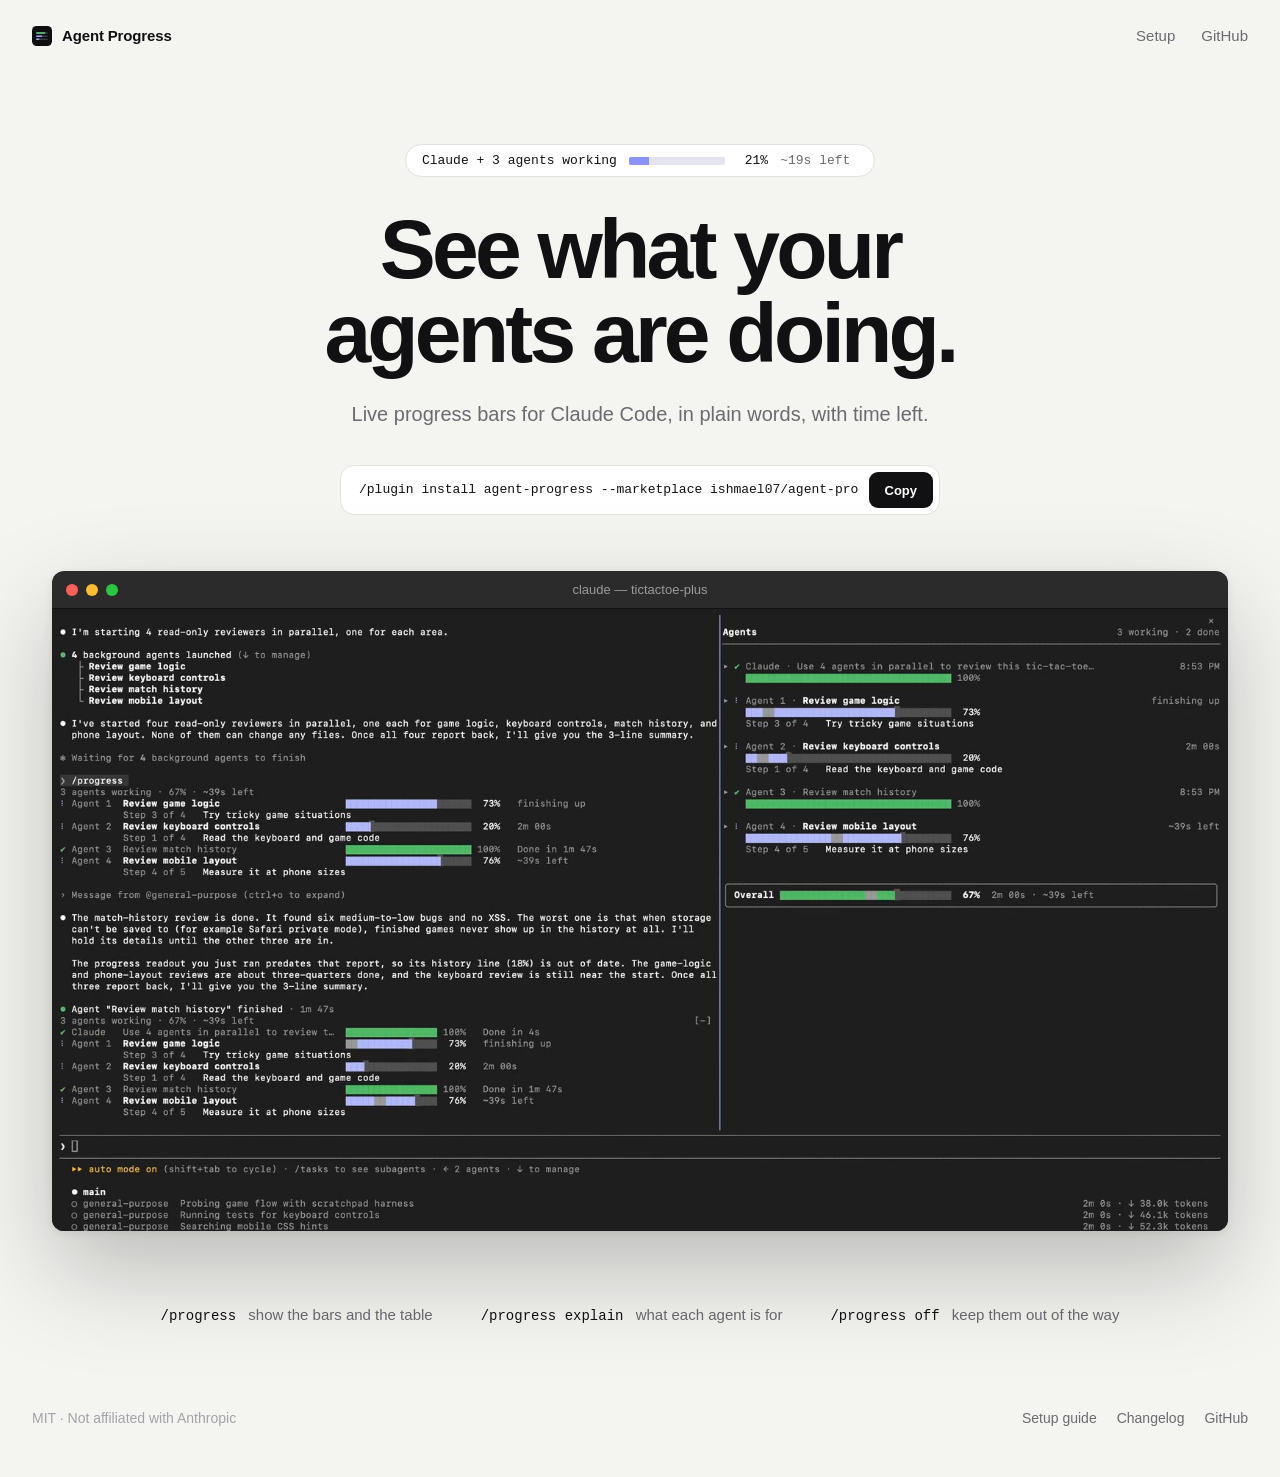
==== commit bba5e191: "New site and README demo: the whole terminal, recorded live - Site is one centered page: a live stat" ====
--- a/site/index.html
+++ b/site/index.html
@@ -3,108 +3,51 @@
 <head>
   <meta charset="utf-8">
   <meta name="viewport" content="width=device-width, initial-scale=1">
-  <title>Agent Progress for Claude Code</title>
+  <title>Agent Progress · live progress bars for Claude Code</title>
   <meta name="description" content="Live progress bars for Claude Code and its agents: what each is doing in plain words, how far along it is, and how long is left.">
-  <meta property="og:title" content="Agent Progress for Claude Code">
-  <meta property="og:description" content="See what your agents are doing: plain words, live progress, time left.">
+  <meta property="og:title" content="Agent Progress">
+  <meta property="og:description" content="Live progress bars for Claude Code and its agents, in plain words, with time left.">
   <meta property="og:image" content="https://ishmael07.github.io/agent-progress/assets/og.png">
   <meta name="twitter:card" content="summary_large_image">
   <link rel="icon" href="assets/mark.svg" type="image/svg+xml">
   <link rel="stylesheet" href="assets/style.css">
 </head>
-<body>
-  <div class="reading" aria-hidden="true"><span></span></div>
-
+<body class="home">
   <header class="top">
     <a class="mark" href="./"><img src="assets/mark.svg" alt=""> Agent Progress</a>
     <nav>
-      <a href="#commands">Commands</a>
       <a href="setup.html">Setup</a>
       <a href="https://github.com/ishmael07/agent-progress">GitHub</a>
-      <span class="ver">v1.1.2</span>
     </nav>
   </header>
 
   <main>
-    <section class="hero">
-      <div class="hero-text">
-        <p class="kicker fade">A plugin for Claude Code</p>
-        <h1 class="fade d1">See what your agents are doing.</h1>
-        <p class="sub fade d2">A live bar for Claude and every agent it starts: what each is doing in plain words, how far along it is, and how long is left.</p>
-        <div class="install fade d3">
-          <code>/plugin install agent-progress --marketplace ishmael07/agent-progress</code>
-          <button class="copy" data-copy="/plugin install agent-progress --marketplace ishmael07/agent-progress">Copy</button>
-        </div>
-        <p class="links fade d4"><a href="setup.html">New to Claude Code? Start here</a><a href="https://github.com/ishmael07/agent-progress">Source</a></p>
-      </div>
-      <div class="hero-media fade d2">
-        <figure class="screen">
-          <video src="assets/demo.mp4" poster="assets/demo.jpg" autoplay muted loop playsinline aria-label="Agent Progress running in Claude Code: four agents with live bars, steps and time left"></video>
-        </figure>
-        <p class="caption">Recorded in Claude Code. Real agents, real time.</p>
+    <section class="intro">
+      <p class="live" aria-hidden="true"><span class="live-who">Claude + 3 agents working</span><span class="live-bar"><i></i></span><span class="live-pct">0%</span><span class="live-left">~24s left</span></p>
+      <h1>See what your<br>agents are doing.</h1>
+      <p class="sub">Live progress bars for Claude Code, in plain words, with time left.</p>
+      <div class="install">
+        <code>/plugin install agent-progress --marketplace ishmael07/agent-progress</code>
+        <button class="copy" data-copy>Copy</button>
       </div>
     </section>
 
-    <section class="section">
-      <div class="fade">
-        <h2>What you'll see</h2>
-        <p class="note">Nothing to set up after installing.</p>
-      </div>
-      <div class="shots">
-        <div class="shot fade">
-          <h3>Above the prompt</h3>
-          <p>One line for Claude and one for each agent while they work, with the current step underneath.</p>
-          <figure class="screen"><img src="assets/strip.png" alt="The bars above the Claude Code prompt" loading="lazy"></figure>
-        </div>
-        <div class="shot fade">
-          <h3>The table</h3>
-          <p>One row for Claude and one per agent, with progress and time. Click a row to see how it helps your request, its checklist, and when it ran.</p>
-          <figure class="screen"><img src="assets/table.png" alt="The table beside the conversation" loading="lazy"></figure>
-        </div>
-      </div>
-    </section>
+    <figure class="term">
+      <div class="term-bar"><span class="dots"><i></i><i></i><i></i></span><span class="term-title">claude — tictactoe-plus</span></div>
+      <video src="assets/demo.mp4" poster="assets/demo.jpg" autoplay muted loop playsinline aria-label="A Claude Code session where four agents work at once, each with a live bar, its current step and time left"></video>
+    </figure>
 
-    <section class="section" id="commands">
-      <div class="fade">
-        <h2>Commands</h2>
-        <p class="note">Optional. Type them in Claude Code.</p>
-      </div>
-      <dl class="cmds fade">
-        <div><dt><span class="k">/progress</span></dt><dd>Show the bars right in the chat and open the table. Works even while Claude is busy.</dd></div>
-        <div><dt><span class="k">/progress explain</span></dt><dd>Open every row to show how it helps and its checklist. Run it again to fold them.</dd></div>
-        <div><dt><span class="k">/progress off</span></dt><dd>Stop the bars above the prompt from appearing on their own. Remembered next time.</dd></div>
-        <div><dt><span class="k">/progress on</span></dt><dd>Turn them back on. <span class="k">/progress toggle</span> flips between the two.</dd></div>
-        <div><dt><span class="k">/progress clear</span></dt><dd>Clear finished agents from the list.</dd></div>
-        <div><dt><span class="k">/config</span></dt><dd>Turn the step lists, plain-language summaries, bars and the done notification on or off.</dd></div>
-      </dl>
-    </section>
-
-    <section class="section">
-      <div class="fade"><h2>How it works</h2></div>
-      <div class="prose fade">
-        <p>Claude Code doesn't report a percentage for agents, so Agent Progress asks each one for a short plan in plain words and follows it as steps get checked off. The bar moves at the agent's own pace and never jumps ahead of the next step.</p>
-        <p><b>Time left</b> appears after an agent finishes its first step, based on how long its steps really take. An agent without a plan gets an estimate, marked with <span class="k">~</span>.</p>
-        <p><b>Cost and privacy.</b> The plan note adds a few tokens to each agent. When an agent doesn't say how it helps, one small Claude Haiku call writes that sentence, through your own Claude Code session. Nothing is sent anywhere else. You can turn off the plan note and the Haiku call in <span class="k">/config</span>.</p>
-      </div>
-    </section>
-
-    <section class="section">
-      <div class="fade">
-        <h2>1.0 → now</h2>
-        <p class="note">A bar for Claude itself, labels, steps on their own line, timestamps and honest time left.</p>
-      </div>
-      <div class="versions fade">
-        <figure><div class="screen"><img src="assets/v1.0.png" alt="Agent Progress 1.0"></div><figcaption><b>1.0</b>First release</figcaption></figure>
-        <figure><div class="screen"><img src="assets/demo.jpg" alt="Agent Progress now" loading="lazy"></div><figcaption><b>1.1.2</b>Now</figcaption></figure>
-      </div>
+    <section class="cmds">
+      <p><code>/progress</code> show the bars and the table</p>
+      <p><code>/progress explain</code> what each agent is for</p>
+      <p><code>/progress off</code> keep them out of the way</p>
     </section>
   </main>
 
   <footer class="foot">
-    <span>Agent Progress · MIT · Not affiliated with Anthropic</span>
-    <nav><a href="setup.html">Setup</a><a href="https://github.com/ishmael07/agent-progress">GitHub</a><a href="https://github.com/ishmael07/agent-progress/blob/main/CHANGELOG.md">Changelog</a></nav>
+    <span>MIT · Not affiliated with Anthropic</span>
+    <nav><a href="setup.html">Setup guide</a><a href="https://github.com/ishmael07/agent-progress/blob/main/CHANGELOG.md">Changelog</a><a href="https://github.com/ishmael07/agent-progress">GitHub</a></nav>
   </footer>
-
   <script src="assets/site.js"></script>
 </body>
 </html>
--- a/site/assets/style.css
+++ b/site/assets/style.css
@@ -1,134 +1,81 @@
-/* Agent Progress — site. Quiet, editorial, real recordings; nothing decorative. */
+/* Agent Progress — one headline, one terminal. */
 
 :root {
-  --bg: #fbfbfa;
-  --ink: #1d1d1f;
-  --muted: #6e6e73;
-  --faint: #a1a1a6;
-  --line: #e6e6e3;
-  --code-bg: #f0f0ed;
-  --screen: #1e1e1e;
+  --bg: #f4f4f1;
+  --ink: #111113;
+  --muted: #6b6b70;
+  --faint: #a3a3a8;
+  --line: #e2e2dd;
+  --code-bg: #e9e9e4;
   --bar: #8b93ff;
+  --done: #5fb86f;
   --sans: -apple-system, BlinkMacSystemFont, "SF Pro Text", "Inter", "Segoe UI", Roboto, sans-serif;
   --display: -apple-system, BlinkMacSystemFont, "SF Pro Display", "Inter", "Segoe UI", Roboto, sans-serif;
   --mono: ui-monospace, "SF Mono", SFMono-Regular, Menlo, Consolas, monospace;
-  --ease: cubic-bezier(0.2, 0.8, 0.2, 1);
-  --page: 1180px;
 }
 
 * { box-sizing: border-box; }
 html { -webkit-text-size-adjust: 100%; }
-body {
-  margin: 0;
-  background: var(--bg);
-  color: var(--ink);
-  font: 17px/1.6 var(--sans);
-  -webkit-font-smoothing: antialiased;
-}
+body { margin: 0; background: var(--bg); color: var(--ink); font: 17px/1.6 var(--sans); -webkit-font-smoothing: antialiased; }
 a { color: inherit; text-underline-offset: 3px; text-decoration-thickness: 1px; }
 img, video { display: block; max-width: 100%; }
-::selection { background: rgba(139, 147, 255, 0.28); }
-
-/* The page's own progress bar: how far down you've read. */
-.reading { position: fixed; inset: 0 0 auto 0; height: 3px; z-index: 30; pointer-events: none; }
-.reading span { display: block; height: 100%; width: 0; background: var(--bar); }
+::selection { background: rgba(139, 147, 255, 0.3); }
 
 /* ---------- top ---------- */
-.top {
-  max-width: var(--page); margin: 0 auto; padding: 22px 32px;
-  display: flex; align-items: center; justify-content: space-between;
-  font-size: 15px;
-}
-.mark { display: flex; align-items: center; gap: 10px; text-decoration: none; font-weight: 600; letter-spacing: -0.01em; white-space: nowrap; }
+.top { max-width: 1320px; margin: 0 auto; padding: 24px 32px; display: flex; align-items: center; justify-content: space-between; font-size: 15px; }
+.mark { display: flex; align-items: center; gap: 10px; text-decoration: none; font-weight: 600; letter-spacing: -0.01em; }
 .mark img { width: 20px; height: 20px; }
-.top nav { display: flex; gap: 26px; align-items: center; }
+.top nav { display: flex; gap: 26px; }
 .top nav a { text-decoration: none; color: var(--muted); transition: color 0.2s; }
 .top nav a:hover { color: var(--ink); }
-.ver { font: 13px var(--mono); color: var(--faint); }
 
-/* ---------- hero: words left, the real thing right ---------- */
-.hero {
-  max-width: var(--page); margin: 0 auto; padding: 40px 32px 96px;
-  display: grid; grid-template-columns: minmax(320px, 420px) minmax(0, 1fr);
-  gap: 64px; align-items: center;
-  min-height: calc(100vh - 70px);
-}
-.kicker { margin: 0 0 18px; font-size: 15px; color: var(--muted); }
-h1 {
-  margin: 0;
-  font: 600 clamp(40px, 5.2vw, 60px)/1.04 var(--display);
-  letter-spacing: -0.035em;
-}
-.sub { margin: 22px 0 0; font-size: 19px; line-height: 1.55; color: var(--muted); }
+/* ---------- intro: centered, short ---------- */
+.intro { max-width: 860px; margin: 0 auto; padding: 72px 32px 56px; text-align: center; }
 
-.install {
-  margin-top: 36px; display: flex; align-items: center; gap: 10px;
-  border: 1px solid var(--line); border-radius: 12px; background: #fff;
-  padding: 6px 6px 6px 16px;
-}
-.install code { flex: 1; min-width: 0; font: 13px/1.5 var(--mono); color: var(--ink); white-space: nowrap; overflow-x: auto; scrollbar-width: none; }
+/* the plugin's own status line, live */
+.live { display: inline-flex; align-items: center; gap: 12px; margin: 0 0 30px; padding: 8px 16px; border-radius: 999px; background: #fff; border: 1px solid var(--line); font: 13px var(--mono); color: var(--muted); white-space: nowrap; }
+.live-who { color: var(--ink); min-width: 23ch; text-align: left; }
+.live-bar { width: 96px; height: 8px; border-radius: 2px; background: #e4e4ef; overflow: hidden; }
+.live-bar i { display: block; height: 100%; width: 0; background: var(--bar); transition: width 0.1s linear, background 0.3s; }
+.live.is-done .live-bar i { background: var(--done); }
+.live-pct { min-width: 4ch; text-align: right; color: var(--ink); }
+.live-left { min-width: 10ch; text-align: left; }
+
+h1 { margin: 0; font: 650 clamp(44px, 7vw, 84px)/1.0 var(--display); letter-spacing: -0.045em; }
+.sub { margin: 24px auto 0; max-width: 640px; font-size: 20px; line-height: 1.5; color: var(--muted); }
+
+.install { margin: 36px auto 0; max-width: 600px; display: flex; align-items: center; gap: 10px; border: 1px solid var(--line); border-radius: 14px; background: #fff; padding: 6px 6px 6px 18px; text-align: left; }
+.install code { flex: 1; min-width: 0; font: 13px/1.5 var(--mono); white-space: nowrap; overflow-x: auto; scrollbar-width: none; }
 .install code::-webkit-scrollbar { display: none; }
-.copy {
-  flex: none; height: 34px; padding: 0 14px; border-radius: 8px; border: 0; cursor: pointer;
-  background: var(--ink); color: #fff; font: 600 13px var(--sans);
-  transition: opacity 0.2s;
-}
+.copy { flex: none; height: 36px; padding: 0 16px; border-radius: 9px; border: 0; cursor: pointer; background: var(--ink); color: #fff; font: 600 13px var(--sans); transition: opacity 0.2s; }
 .copy:hover { opacity: 0.85; }
 .copy.done { background: #2f9e55; }
-.links { margin: 22px 0 0; display: flex; gap: 22px; font-size: 15px; }
-.links a { color: var(--muted); }
-.links a:hover { color: var(--ink); }
 
-.screen {
-  margin: 0; border-radius: 16px; overflow: hidden; background: var(--screen);
-  box-shadow: 0 1px 2px rgba(0, 0, 0, 0.06), 0 30px 60px -30px rgba(0, 0, 0, 0.35);
-}
-.screen video, .screen img { width: 100%; height: auto; }
-.caption { margin: 14px 2px 0; font-size: 14px; color: var(--faint); }
+/* ---------- the terminal: the whole point ---------- */
+.term { max-width: 1240px; margin: 0 auto; padding: 0 32px; filter: drop-shadow(0 40px 50px rgba(0, 0, 0, 0.22)) drop-shadow(0 2px 4px rgba(0, 0, 0, 0.08)); }
+.term-bar { position: relative; height: 38px; display: flex; align-items: center; justify-content: center; border-radius: 12px 12px 0 0; background: #2b2b2b; border-bottom: 1px solid #111; }
+.dots { position: absolute; left: 14px; display: flex; gap: 8px; }
+.dots i { width: 12px; height: 12px; border-radius: 50%; background: #ff5f57; }
+.dots i:nth-child(2) { background: #febc2e; }
+.dots i:nth-child(3) { background: #28c840; }
+.term-title { font: 500 13px var(--sans); color: #9a9a9a; }
+.term video { width: 100%; height: auto; background: #1e1e1e; border-radius: 0 0 12px 12px; }
 
-/* ---------- editorial sections: a short heading left, the content right ---------- */
-.section {
-  max-width: var(--page); margin: 0 auto; padding: 88px 32px;
-  display: grid; grid-template-columns: minmax(220px, 320px) minmax(0, 1fr); gap: 64px;
-  border-top: 1px solid var(--line);
-}
-.section h2 { margin: 0; font: 600 28px/1.15 var(--display); letter-spacing: -0.02em; }
-.section .note { margin: 12px 0 0; color: var(--muted); font-size: 16px; }
-
-.shots { display: grid; gap: 44px; }
-.shot h3 { margin: 0 0 4px; font: 600 17px var(--sans); }
-.shot p { margin: 0 0 16px; color: var(--muted); }
-
-.cmds { margin: 0; }
-.cmds div { display: grid; grid-template-columns: 200px minmax(0, 1fr); gap: 24px; padding: 16px 0; border-bottom: 1px solid var(--line); }
-.cmds div:first-child { padding-top: 0; }
-.cmds dt { margin: 0; }
-.cmds dd { margin: 0; color: #424245; }
-.k { font: 14px var(--mono); background: var(--code-bg); padding: 3px 8px; border-radius: 6px; }
-
-.prose p { margin: 0 0 16px; color: #424245; max-width: 640px; }
-.prose p:last-child { margin-bottom: 0; }
-.prose b { color: var(--ink); font-weight: 600; }
-
-.versions { display: grid; grid-template-columns: 1fr 1fr; gap: 20px; }
-.versions figure { margin: 0; }
-.versions figcaption { margin-top: 10px; font-size: 14px; color: var(--muted); }
-.versions figcaption b { color: var(--ink); margin-right: 6px; }
+/* ---------- three commands, one line each ---------- */
+.cmds { max-width: 1240px; margin: 0 auto; padding: 72px 32px 24px; display: flex; justify-content: center; gap: 48px; flex-wrap: wrap; }
+.cmds p { margin: 0; color: var(--muted); font-size: 15px; }
+.cmds code { font: 14px var(--mono); color: var(--ink); margin-right: 8px; }
 
 /* ---------- footer ---------- */
-.foot {
-  max-width: var(--page); margin: 0 auto; padding: 40px 32px 56px;
-  border-top: 1px solid var(--line);
-  display: flex; justify-content: space-between; gap: 16px; flex-wrap: wrap;
-  font-size: 14px; color: var(--faint);
-}
+.foot { max-width: 1320px; margin: 0 auto; padding: 56px 32px 48px; display: flex; justify-content: space-between; gap: 16px; flex-wrap: wrap; font-size: 14px; color: var(--faint); }
 .foot a { color: var(--muted); text-decoration: none; }
 .foot a:hover { color: var(--ink); }
-.foot nav { display: flex; gap: 18px; }
+.foot nav { display: flex; gap: 20px; }
 
 /* ---------- setup guide ---------- */
 .doc { max-width: 720px; margin: 0 auto; padding: 48px 32px 72px; }
-.doc h1 { font-size: clamp(36px, 5vw, 48px); }
+.doc h1 { font-size: clamp(36px, 5vw, 48px); letter-spacing: -0.035em; }
+.doc .sub { margin: 18px 0 0; max-width: none; font-size: 18px; }
 .toc { display: flex; flex-wrap: wrap; gap: 6px 18px; margin: 28px 0 8px; font-size: 15px; }
 .toc a { color: var(--muted); }
 .toc a:hover { color: var(--ink); }
@@ -147,29 +94,23 @@
 .doc th { color: var(--muted); font-weight: 500; font-size: 14px; }
 .n { display: inline-block; min-width: 28px; color: var(--faint); font-weight: 500; }
 
-/* ---------- motion: quiet, once ---------- */
-.fade { opacity: 0; transform: translateY(10px); transition: opacity 0.7s var(--ease), transform 0.7s var(--ease); }
-.fade.in { opacity: 1; transform: none; }
-.d1 { transition-delay: 0.06s; } .d2 { transition-delay: 0.12s; } .d3 { transition-delay: 0.18s; } .d4 { transition-delay: 0.24s; }
-
-/* ---------- smaller screens: the recording first, then the words ---------- */
-@media (max-width: 920px) {
-  .hero { grid-template-columns: 1fr; gap: 36px; min-height: 0; padding-top: 12px; }
-  .hero-media { order: -1; }
-  .section { grid-template-columns: 1fr; gap: 28px; padding: 64px 24px; }
-  .cmds div { grid-template-columns: 1fr; gap: 6px; }
-  .versions { grid-template-columns: 1fr; }
-  .top { padding: 18px 24px; }
-  .hero, .foot, .doc { padding-left: 24px; padding-right: 24px; }
-}
-@media (max-width: 520px) {
-  .top nav { gap: 16px; font-size: 14px; }
-  .top nav a[href="#commands"] { display: none; }
-  .ver { display: none; }
+/* ---------- smaller screens ---------- */
+@media (max-width: 720px) {
+  .top { padding: 18px 20px; }
+  .intro { padding: 40px 20px 40px; }
+  .live-left { display: none; }
+  .live-who { min-width: 0; }
+  .term, .cmds, .foot, .doc { padding-left: 20px; padding-right: 20px; }
+  .term-bar { height: 26px; }
+  .dots { left: 10px; gap: 6px; }
+  .dots i { width: 9px; height: 9px; }
+  .term-title { font-size: 11px; }
+  .cmds { flex-direction: column; align-items: center; gap: 14px; padding-top: 48px; }
   .install { flex-direction: column; align-items: stretch; padding: 12px; }
   .install code { white-space: normal; word-break: break-all; }
   .copy { width: 100%; }
 }
-@media (prefers-reduced-motion: reduce) {
-  .fade { opacity: 1; transform: none; transition: none; }
+@media (max-width: 420px) {
+  .live { font-size: 11px; gap: 8px; padding: 6px 12px; }
+  .live-bar { width: 56px; }
 }
